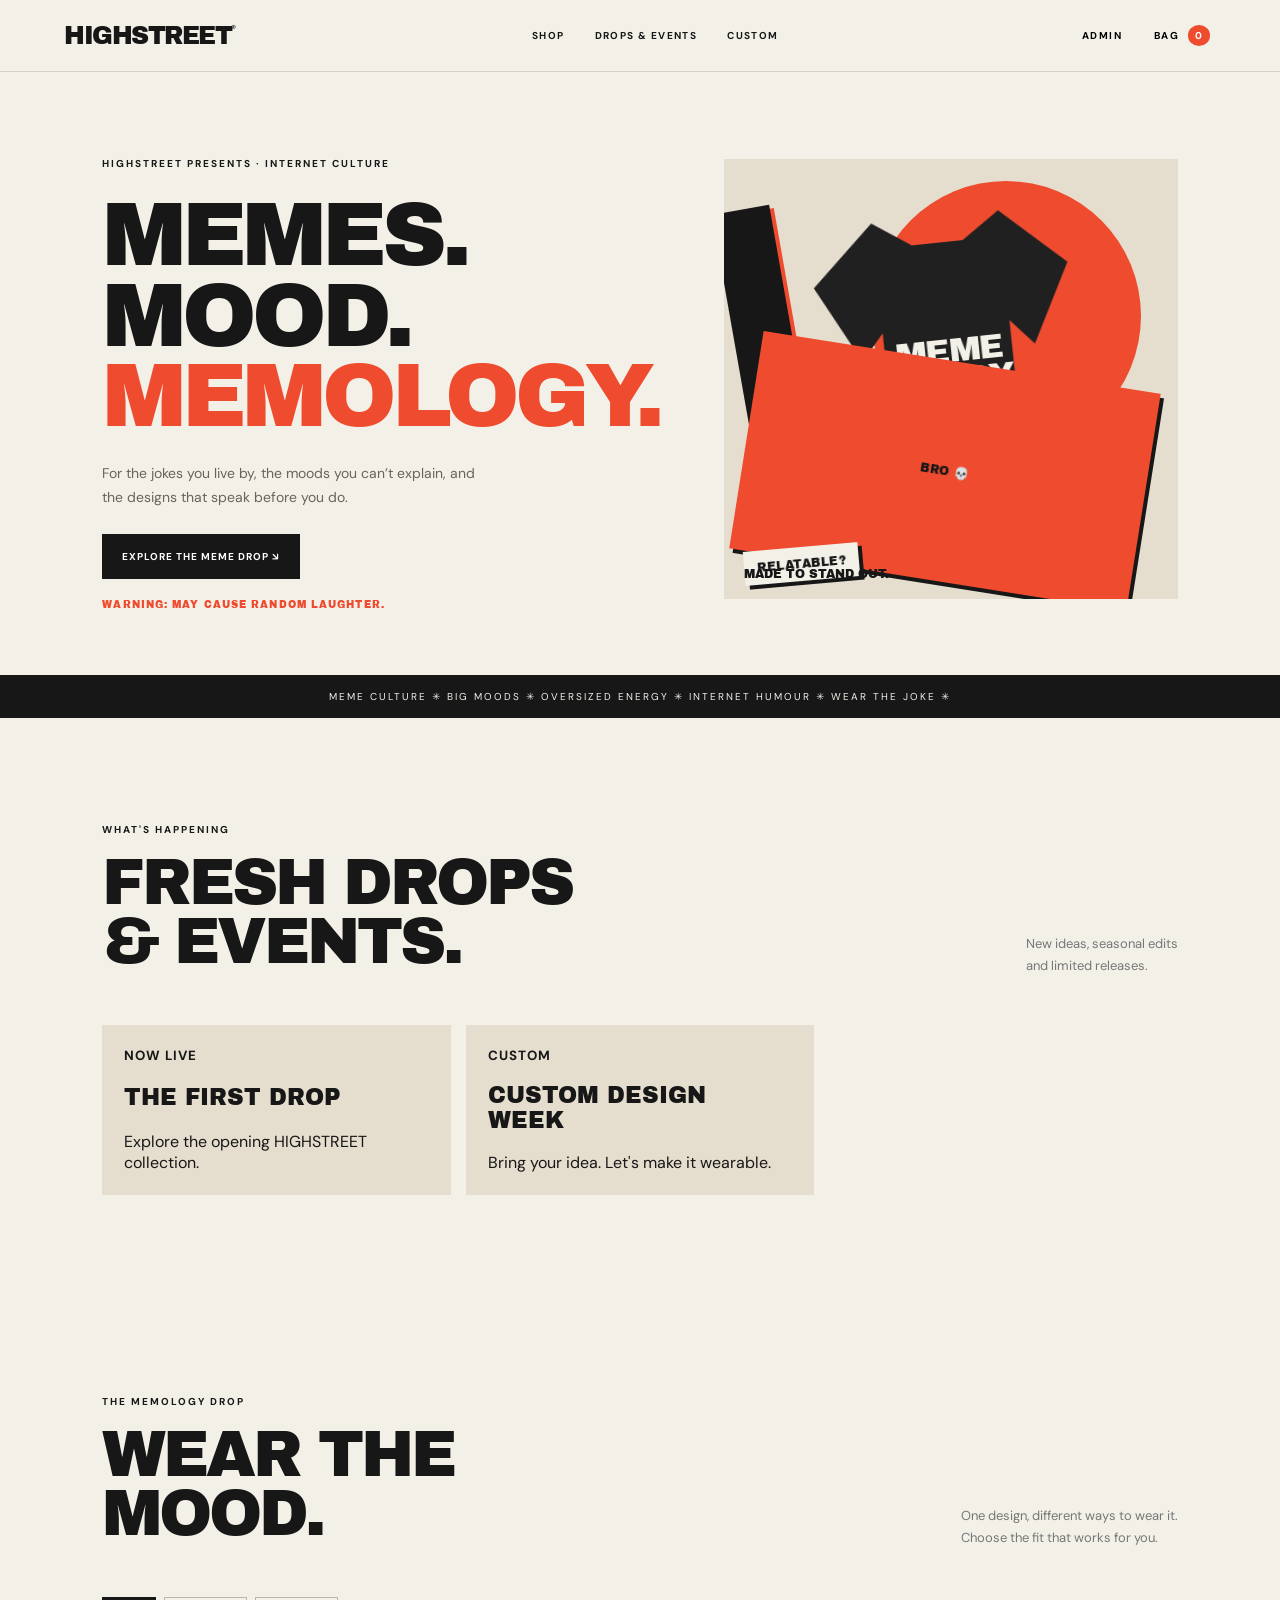
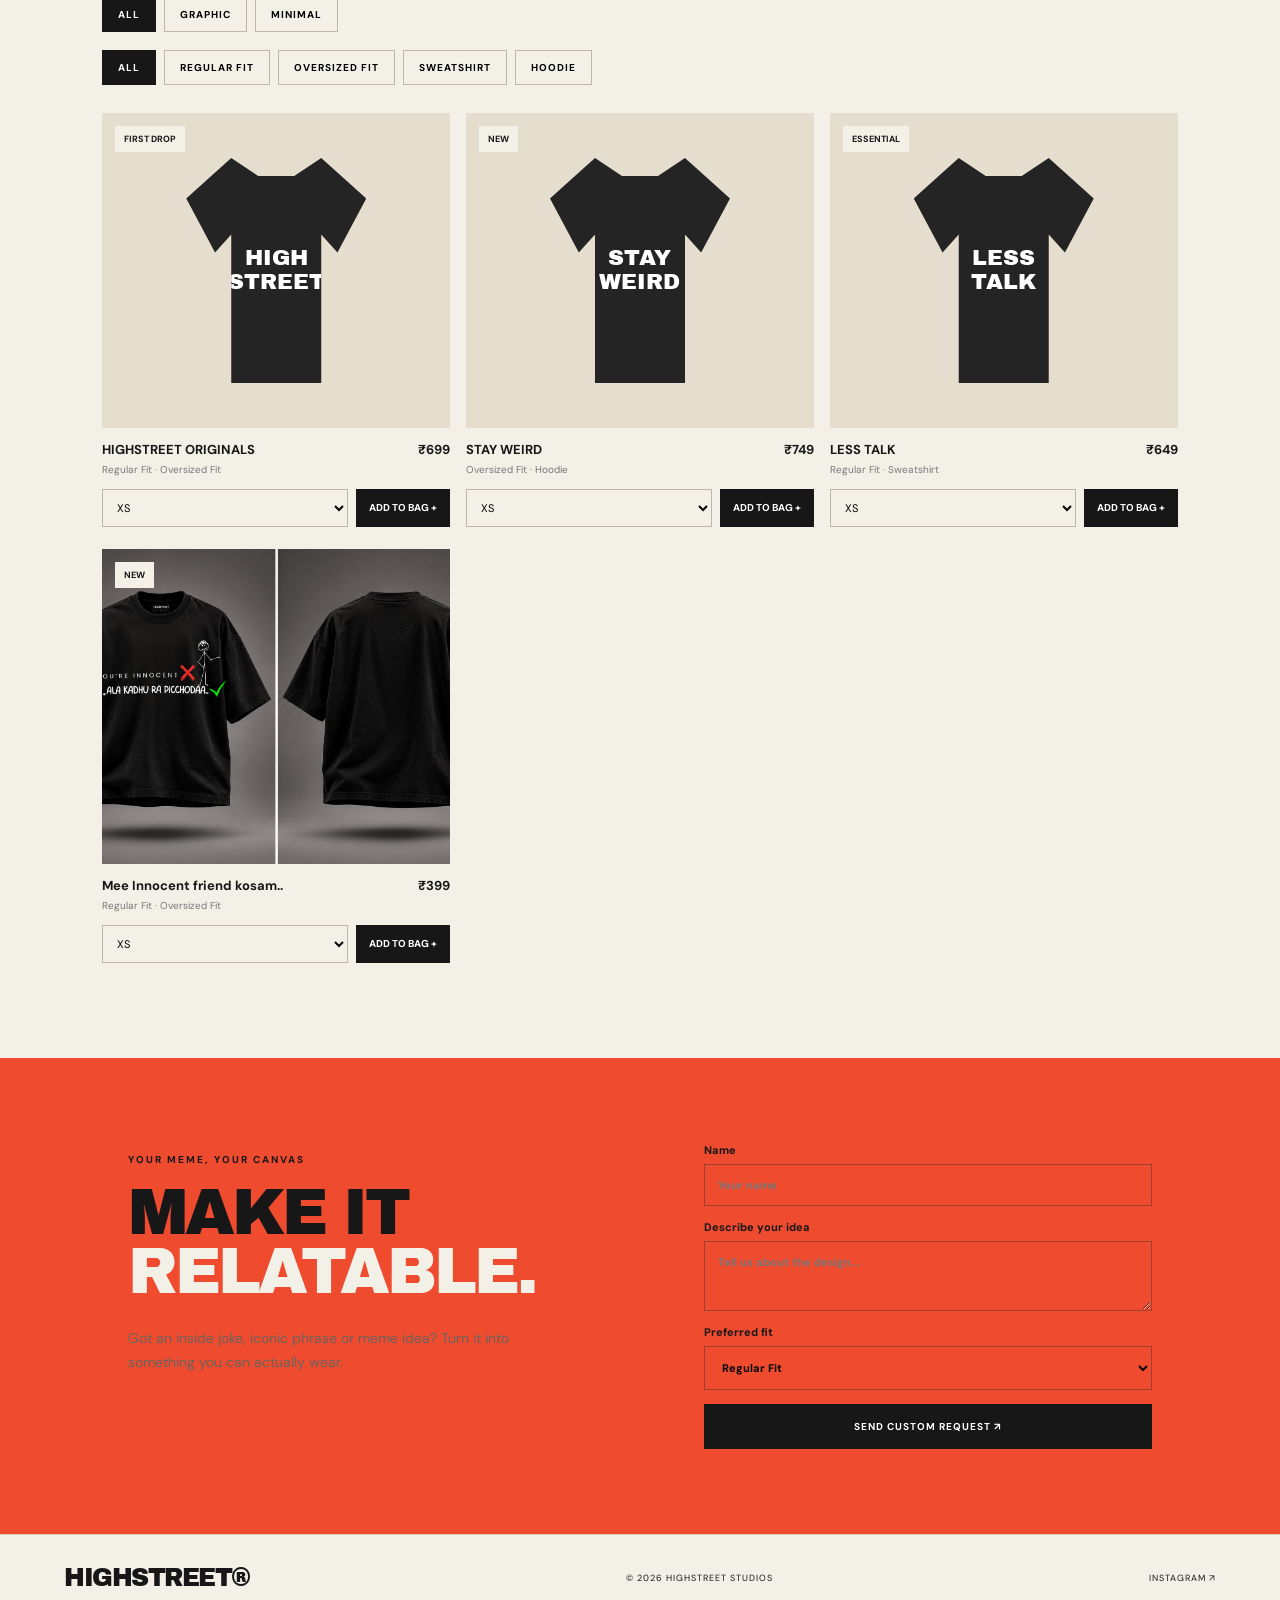
==== index.html @ 89103e0d "Update index.html meta section is added" ====
<!doctype html>
<html lang="en"><head><meta name="google-site-verification" content="a6l7Xn4Osr64U-ULNFQYEwL2a2A1Z0Q4yrBK_X2kBfo" /><meta charset="utf-8"><meta name="viewport" content="width=device-width,initial-scale=1">
<title>HIGHSTREET — MEMOLOGY</title><meta name="description" content="MEMOLOGY by HIGHSTREET: meme-inspired streetwear, made to stand out.">
<link rel="stylesheet" href="styles.css"></head><body>
<header><a class="logo" href="#">HIGHSTREET<span>®</span></a><nav><a href="#shop">SHOP</a><a href="#drops">DROPS & EVENTS</a><a href="#custom">CUSTOM</a></nav><div class="head-actions"><button id="adminOpen" class="text-btn">ADMIN</button><button id="cartOpen" class="cart-btn">BAG <b id="cartCount">0</b></button></div></header>
<section class="hero meme-hero"><div class="hero-copy"><p class="eyebrow">HIGHSTREET PRESENTS · INTERNET CULTURE</p><h1>MEMES.<br>MOOD.<br><i>MEMOLOGY.</i></h1><p>For the jokes you live by, the moods you can’t explain, and the designs that speak before you do.</p><a class="cta" href="#shop">EXPLORE THE MEME DROP ↘</a><div class="hero-note">WARNING: MAY CAUSE RANDOM LAUGHTER.</div></div><div class="hero-visual meme-visual"><div class="orb"></div><span class="meme-sticker sticker-top">LOL!</span><span class="meme-sticker sticker-side">BRO 💀</span><span class="meme-sticker sticker-bottom">RELATABLE?</span><div class="hero-shirt"><b>MEME<br>OLOGY</b><small>INTERNET / 001</small></div><span class="hero-stamp">MADE TO STAND OUT.</span></div></section>
<div class="ticker">MEME CULTURE ✳ BIG MOODS ✳ OVERSIZED ENERGY ✳ INTERNET HUMOUR ✳ WEAR THE JOKE ✳</div>
<section id="drops" class="section"><div class="section-title"><div><p class="eyebrow">WHAT'S HAPPENING</p><h2>FRESH DROPS<br>& EVENTS.</h2></div><p>New ideas, seasonal edits<br>and limited releases.</p></div><div id="events" class="event-grid"></div></section>
<section id="shop" class="section shop"><div class="section-title"><div><p class="eyebrow">THE MEMOLOGY DROP</p><h2>WEAR THE<br>MOOD.</h2></div><p>One design, different ways to wear it.<br>Choose the fit that works for you.</p></div><div class="filters" id="categoryFilters"></div><div class="filters subfilters" id="fitFilters"></div><div id="products" class="products"></div></section>
<section id="custom" class="custom"><div><p class="eyebrow">YOUR MEME, YOUR CANVAS</p><h2>MAKE IT<br><i>RELATABLE.</i></h2><p>Got an inside joke, iconic phrase or meme idea? Turn it into something you can actually wear.</p></div><form id="customForm"><label>Name<input name="name" required placeholder="Your name"></label><label>Describe your idea<textarea name="idea" required rows="3" placeholder="Tell us about the design..."></textarea></label><label>Preferred fit<select name="fit"><option>Regular Fit</option><option>Oversized Fit</option><option>Sweatshirt</option><option>Hoodie</option></select></label><button class="cta" type="submit">SEND CUSTOM REQUEST ↗</button></form></section>
<footer><a class="logo" href="#">HIGHSTREET®</a><p>© <span id="year"></span> HIGHSTREET STUDIOS</p><a id="igLink" target="_blank" rel="noreferrer">INSTAGRAM ↗</a></footer>
<div id="cartDrawer" class="drawer"><div class="drawer-head"><h3>YOUR BAG</h3><button data-close="cartDrawer">✕</button></div><div id="cartItems"></div><div class="cart-bottom"><div class="total">TOTAL <b id="cartTotal">₹0</b></div><button id="checkout" class="cta">CHECK OUT ON WHATSAPP ↗</button></div></div><div id="scrim"></div>
<div id="adminModal" class="modal"><div class="modal-box"><div class="drawer-head"><div><p class="eyebrow">PRIVATE AREA</p><h3>STORE ADMIN</h3></div><button data-close="adminModal">✕</button></div><div id="adminLogin"><p class="notice">Private admin sign-in. Customer accounts are not required to browse or order.</p><label>Admin email<input id="adminEmail" type="email" autocomplete="username" required placeholder="Your email"></label><label>Password<input id="adminPassword" type="password" autocomplete="current-password" required placeholder="Your password"></label><button id="adminSignIn" class="cta" type="button">SIGN IN</button><p id="adminAuthMessage" class="notice" role="status"></p></div><div id="adminPanel" hidden><div class="tabs"><button data-tab="productsTab" class="selected">PRODUCTS</button><button data-tab="eventsTab">EVENTS</button><button data-tab="settingsTab">SETTINGS</button></div>
<div id="productsTab" class="tabpane"><form id="productForm"><input type="hidden" name="id"><label>Design name<input name="name" required></label><label>Product images <small>Paste image URLs separated by | (pipe). First image is shown first.</small><input name="image" placeholder="https://.../front.jpg | https://.../back.jpg"></label><label>Artwork text (fallback)<input name="art" placeholder="YOUR ART"></label><label>Available product types <small>Choose one or more</small><div class="checks"><label><input type="checkbox" name="types" value="Regular Fit"> Regular Fit</label><label><input type="checkbox" name="types" value="Oversized Fit"> Oversized Fit</label><label><input type="checkbox" name="types" value="Sweatshirt"> Sweatshirt</label><label><input type="checkbox" name="types" value="Hoodie"> Hoodie</label></div></label><div class="two"><label>Price (₹)<input name="price" type="number" min="1" required></label><label>Category<input name="category" placeholder="Graphic / Minimal"></label></div><label>Season<select name="season"><option>Core</option><option>Seasonal</option></select></label><label>Sizes <small>XS–XXL enabled by default</small><div class="checks sizes"><label><input type="checkbox" name="sizes" value="XS" checked> XS</label><label><input type="checkbox" name="sizes" value="S" checked> S</label><label><input type="checkbox" name="sizes" value="M" checked> M</label><label><input type="checkbox" name="sizes" value="L" checked> L</label><label><input type="checkbox" name="sizes" value="XL" checked> XL</label><label><input type="checkbox" name="sizes" value="XXL" checked> XXL</label></div></label><label><input type="checkbox" name="active" checked> Published on store</label><button class="cta" type="submit">SAVE PRODUCT</button></form><div id="adminProductList"></div></div>
<div id="eventsTab" class="tabpane" hidden><form id="eventForm"><label>Event title<input name="title" required></label><label>Details<input name="details" required></label><label>Image URL (optional)<input name="image"></label><label>Badge<input name="badge" placeholder="NEW DROP"></label><label><input type="checkbox" name="active" checked> Published</label><button class="cta">SAVE EVENT</button></form><div id="adminEventList"></div></div>
<div id="settingsTab" class="tabpane" hidden><form id="settingsForm"><label>WhatsApp number (country code + number, digits only)<input name="whatsapp" required placeholder="91XXXXXXXXXX"></label><label>Instagram URL<input name="instagram" placeholder="https://instagram.com/yourhandle"></label><button class="cta">SAVE SETTINGS</button></form><p class="notice">For live use, configure the Google Apps Script backend in the included setup guide. Never put an admin password or Google credentials in public JavaScript.</p></div>
<button id="adminLogout" class="text-btn">EXIT ADMIN</button></div></div></div>
<script src="app.js"></script></body></html>
---- styles.css ----
@import url('https://fonts.googleapis.com/css2?family=Archivo+Black&family=DM+Sans:wght@400;500;700&display=swap');*{box-sizing:border-box}html{scroll-behavior:smooth}body{margin:0;background:#f3f0e8;color:#171717;font-family:'DM Sans',sans-serif}a{color:inherit;text-decoration:none}button,input,textarea,select{font:inherit}header{height:72px;padding:0 5vw;display:flex;align-items:center;justify-content:space-between;border-bottom:1px solid #d5d0c5;position:sticky;top:0;background:#f3f0e8;z-index:5}.logo{font:25px 'Archivo Black';letter-spacing:-1.5px}.logo span{font:10px 'DM Sans';vertical-align:top}nav{display:flex;gap:30px}nav a,.text-btn,.cart-btn{font-size:10px;letter-spacing:1.4px;font-weight:700}.head-actions{display:flex;gap:20px}.text-btn,.cart-btn{background:none;border:0;cursor:pointer}.cart-btn b{background:#ef4b2f;color:#fff;border-radius:50%;padding:4px 7px;margin-left:5px}.hero{padding:75px 8vw 65px;display:grid;grid-template-columns:1fr 1fr;gap:5vw;min-height:590px;align-items:center}.eyebrow{font-size:10px;letter-spacing:2px;font-weight:700}.hero h1{font:clamp(58px,7vw,100px)/.9 'Archivo Black';letter-spacing:-5px;margin:25px 0}.hero h1 i,.custom h2 i{color:#ef4b2f;font-style:normal}.hero>div:first-child>p:not(.eyebrow),.custom p:not(.eyebrow){max-width:390px;line-height:1.7;color:#68645d;font-size:14px;margin:25px 0}.cta{display:inline-block;border:0;background:#171717;color:#fff;padding:16px 20px;font-size:10px;font-weight:700;letter-spacing:1px;cursor:pointer}.hero-visual{height:440px;background:#e5ddce;display:grid;place-items:center;position:relative;overflow:hidden}.orb{position:absolute;width:270px;height:270px;background:#ef4b2f;border-radius:50%;right:8%;top:5%}.hero-shirt{z-index:1;width:255px;height:325px;background:#202020;color:#f3f0e8;clip-path:polygon(25% 0,40% 8%,60% 8%,75% 0,100% 18%,84% 42%,75% 34%,75% 100%,25% 100%,25% 34%,16% 42%,0 18%);display:flex;align-items:center;justify-content:center;flex-direction:column;transform:rotate(-6deg)}.hero-shirt b{font:32px/.9 'Archivo Black';text-align:center}.hero-shirt small{font-size:8px;letter-spacing:2px;margin-top:17px}.hero-visual>span{position:absolute;bottom:18px;left:20px;font:12px 'Archivo Black'}.ticker{background:#171717;color:#f3f0e8;padding:15px;text-align:center;font-size:10px;letter-spacing:2px}.section{padding:95px 8vw}.section-title{display:flex;align-items:end;justify-content:space-between;margin-bottom:35px}.section-title h2,.custom h2{font:clamp(42px,5vw,68px)/.92 'Archivo Black';letter-spacing:-3px;margin:18px 0}.section-title>p{font-size:13px;color:#777;line-height:1.7}.event-grid{display:grid;grid-template-columns:repeat(3,1fr);gap:15px}.event{min-height:170px;background:#e5ddce;padding:22px;display:flex;flex-direction:column;justify-content:space-between;position:relative;overflow:hidden}.event img{position:absolute;inset:0;width:100%;height:100%;object-fit:cover;opacity:.3}.event>*:not(img){z-index:1}.event b{font:23px 'Archivo Black';max-width:250px}.event small{letter-spacing:1px;font-weight:700}.filters{display:flex;gap:8px;flex-wrap:wrap;margin:18px 0}.filters button{border:1px solid #bdb7ab;background:transparent;padding:10px 15px;font-size:10px;font-weight:700;letter-spacing:1px;cursor:pointer}.filters button.active{background:#171717;color:white;border-color:#171717}.subfilters{margin-bottom:28px}.products{display:grid;grid-template-columns:repeat(3,1fr);gap:22px 16px}.product-img{height:315px;background:#e5ddce;display:grid;place-items:center;position:relative;overflow:hidden}.product-img img{width:100%;height:100%;object-fit:cover}.shirt-fallback{width:180px;height:225px;background:#242424;color:white;clip-path:polygon(25% 0,40% 8%,60% 8%,75% 0,100% 18%,84% 42%,75% 34%,75% 100%,25% 100%,25% 34%,16% 42%,0 18%);display:grid;place-items:center;text-align:center;font:22px 'Archivo Black';padding:20px}.pill{position:absolute;top:13px;left:13px;background:#f3f0e8;padding:7px 9px;font-size:9px;font-weight:700}.pinfo{display:flex;justify-content:space-between;padding:13px 0}.pinfo h3{font-size:13px;margin:0 0 5px}.pinfo p{font-size:10px;color:#777;margin:0}.price{font-weight:700;font-size:13px}.orderline{display:flex;gap:8px}.orderline select{flex:1;min-width:0;border:1px solid #bdb7ab;background:transparent;padding:10px;font-size:11px}.orderline button{background:#171717;color:#fff;border:0;padding:0 13px;font-size:10px;font-weight:700;cursor:pointer}.custom{background:#ef4b2f;padding:85px 10vw;display:grid;grid-template-columns:1fr 1fr;gap:10vw}.custom h2 i{color:#f3f0e8}.custom form,.tabpane form{display:grid;gap:14px}.custom label,.modal label{font-size:11px;font-weight:700;display:grid;gap:7px}.custom input,.custom textarea,.custom select,.modal input:not([type=checkbox]),.modal textarea,.modal select{padding:13px;border:1px solid #b8b0a3;background:transparent;width:100%;border-radius:0}.custom .cta{background:#171717}.custom input,.custom textarea,.custom select{border-color:#9b412e}footer{padding:28px 5vw;display:flex;justify-content:space-between;align-items:center;border-top:1px solid #d5d0c5}footer p,footer>a:last-child{font-size:9px;letter-spacing:1px}.drawer{position:fixed;z-index:12;right:-460px;top:0;width:min(440px,100%);height:100vh;background:#f3f0e8;padding:25px;transition:.25s;display:flex;flex-direction:column}.drawer.open{right:0}.drawer-head{display:flex;justify-content:space-between;align-items:center;border-bottom:1px solid #ccc;padding-bottom:15px}.drawer-head h3{font:24px 'Archivo Black';margin:0}.drawer-head button{border:0;background:none;font-size:20px;cursor:pointer}.cart-row{display:grid;grid-template-columns:1fr auto;gap:10px;padding:15px 0;border-bottom:1px solid #ddd;font-size:12px}.cart-row button{border:0;background:none;text-decoration:underline;cursor:pointer}.cart-bottom{margin-top:auto}.total{display:flex;justify-content:space-between;padding:18px 0;font-size:12px}.cart-bottom .cta{width:100%}#scrim{display:none;position:fixed;inset:0;background:#0008;z-index:10}#scrim.show{display:block}.modal{display:none;position:fixed;inset:0;z-index:15;overflow:auto;padding:4vh 12px;background:#0009}.modal.show{display:block}.modal-box{max-width:680px;margin:auto;background:#f3f0e8;padding:25px}.notice{font-size:12px;line-height:1.6;background:#e5ddce;padding:12px}.tabs{display:flex;gap:8px;margin:20px 0}.tabs button{padding:10px;border:1px solid #aaa;background:transparent;font-size:10px}.tabs button.selected{background:#171717;color:white}.tabpane{padding:8px 0}.checks{display:flex;flex-wrap:wrap;gap:12px;padding:8px 0}.checks label{display:flex;align-items:center;gap:5px;font-weight:400}.checks input{width:auto}.two{display:grid;grid-template-columns:1fr 1fr;gap:12px}.admin-item{border-top:1px solid #ccc;padding:12px 0;display:flex;justify-content:space-between;font-size:12px}.admin-item button{border:0;background:none;text-decoration:underline;cursor:pointer}.tabpane[hidden],#adminPanel[hidden]{display:none}@media(max-width:700px){header{padding:0 4vw}nav{gap:12px}nav a{font-size:8px}.logo{font-size:20px}.head-actions{gap:8px}.hero{grid-template-columns:1fr;padding:55px 6vw}.hero-visual{height:350px}.section{padding:70px 6vw}.section-title{display:block}.event-grid{grid-template-columns:1fr}.products{grid-template-columns:1fr 1fr;gap:15px 10px}.product-img{height:220px}.shirt-fallback{width:130px;height:170px;font-size:17px}.pinfo h3{font-size:11px}.price{font-size:11px}.orderline{flex-direction:column}.orderline select,.orderline button{height:37px}.custom{grid-template-columns:1fr;padding:65px 7vw;gap:25px}footer{flex-wrap:wrap;gap:10px}footer p{order:3;width:100%}}

/* MEMOLOGY hero motion — preserves the existing HIGHSTREET palette */
.meme-hero .hero-copy { position:relative; z-index:1; }
.meme-hero .hero-copy .eyebrow { animation: memoFadeUp .7s .05s both; }
.meme-hero .hero-copy h1 { animation: memoFadeUp .8s .16s both; }
.meme-hero .hero-copy > p:not(.eyebrow) { animation: memoFadeUp .8s .28s both; }
.meme-hero .hero-copy .cta { animation: memoFadeUp .8s .4s both; }
.hero-note { margin-top:20px; font:10px 'Archivo Black'; letter-spacing:1.1px; color:#ef4b2f; animation: memoFadeUp .8s .52s both; }
.meme-visual { isolation:isolate; }
.meme-visual .orb { animation: memoOrb 1s cubic-bezier(.2,.8,.2,1) both, memoPulse 5s 1s ease-in-out infinite; transform-origin:center; }
.meme-visual .hero-shirt { animation: memoShirtIn .9s .18s cubic-bezier(.2,.8,.2,1) both, memoFloat 4.5s 1.1s ease-in-out infinite; }
.meme-visual .hero-shirt b { font-size:34px; line-height:.86; letter-spacing:-1.5px; }
.meme-sticker { position:absolute; z-index:3; display:grid; place-items:center; padding:10px 13px; background:#171717; color:#f3f0e8; font:12px 'Archivo Black'; letter-spacing:.5px; box-shadow:4px 4px 0 #ef4b2f; }
.sticker-top { top:11%; left:8%; transform:rotate(-10deg); animation: memoStickerIn .6s .65s both, memoWiggle 3s 1.4s ease-in-out infinite; }
.sticker-side { right:7%; top:46%; background:#ef4b2f; color:#171717; box-shadow:4px 4px 0 #171717; transform:rotate(9deg); animation: memoStickerIn .6s .82s both, memoWiggle 3.4s 1.5s ease-in-out infinite; }
.sticker-bottom { bottom:16%; left:9%; background:#f3f0e8; color:#171717; box-shadow:4px 4px 0 #171717; transform:rotate(-5deg); animation: memoStickerIn .6s .98s both, memoWiggle 3.2s 1.6s ease-in-out infinite; }
.hero-stamp { position:absolute; bottom:18px; left:20px; z-index:4; font:12px 'Archivo Black'; }
.meme-visual > span.hero-stamp { animation: memoFadeUp .7s 1s both; }
.ticker { white-space:nowrap; overflow:hidden; animation: tickerFlash .5s ease-out both; }
@keyframes memoFadeUp { from { opacity:0; transform:translateY(22px); } to { opacity:1; transform:translateY(0); } }
@keyframes memoOrb { from { opacity:0; transform:scale(.25) rotate(-25deg); } to { opacity:1; transform:scale(1) rotate(0); } }
@keyframes memoPulse { 0%,100% { transform:scale(1); } 50% { transform:scale(1.045); } }
@keyframes memoShirtIn { from { opacity:0; transform:translateY(55px) rotate(8deg) scale(.82); } to { opacity:1; transform:translateY(0) rotate(-6deg) scale(1); } }
@keyframes memoFloat { 0%,100% { translate:0 0; rotate:-6deg; } 50% { translate:0 -9px; rotate:-3deg; } }
@keyframes memoStickerIn { from { opacity:0; scale:.3; } to { opacity:1; scale:1; } }
@keyframes memoWiggle { 0%,88%,100% { rotate:0deg; } 91% { rotate:-5deg; } 94% { rotate:5deg; } 97% { rotate:-2deg; } }
@keyframes tickerFlash { from { letter-spacing:7px; } to { letter-spacing:2px; } }
@media (prefers-reduced-motion: reduce) {
  .meme-hero *, .ticker { animation:none !important; }
  html { scroll-behavior:auto; }
}
@media(max-width:700px) {
  .meme-sticker { padding:8px 10px; font-size:10px; }
  .sticker-top { top:8%; left:4%; }
  .sticker-side { right:3%; top:43%; }
  .sticker-bottom { bottom:14%; left:4%; }
  .hero-stamp { font-size:10px !important; }
  .hero-note { font-size:9px; }
}

/* Product image gallery */
.product-gallery { position:relative; }
.product-gallery .gallery-main { display:block; width:100%; height:100%; object-fit:cover; }
.gallery-arrow { position:absolute; z-index:2; top:45%; width:32px; height:32px; border:0; border-radius:50%; background:#f3f0e8e8; color:#171717; font-size:23px; line-height:1; cursor:pointer; }
.gallery-prev { left:9px; }
.gallery-next { right:9px; }
.gallery-thumbs { position:absolute; z-index:3; bottom:9px; left:50%; transform:translateX(-50%); display:flex; gap:6px; max-width:85%; overflow-x:auto; }
.gallery-thumb { width:38px; height:38px; flex:0 0 38px; padding:2px; border:1px solid #f3f0e8; background:#f3f0e8; opacity:.72; cursor:pointer; }
.gallery-thumb.active { border:2px solid #ef4b2f; opacity:1; }
.gallery-thumb img { width:100%; height:100%; object-fit:cover; display:block; }
@media(max-width:700px) {
  .gallery-arrow { width:28px; height:28px; font-size:20px; }
  .gallery-thumb { width:30px; height:30px; flex-basis:30px; }
}
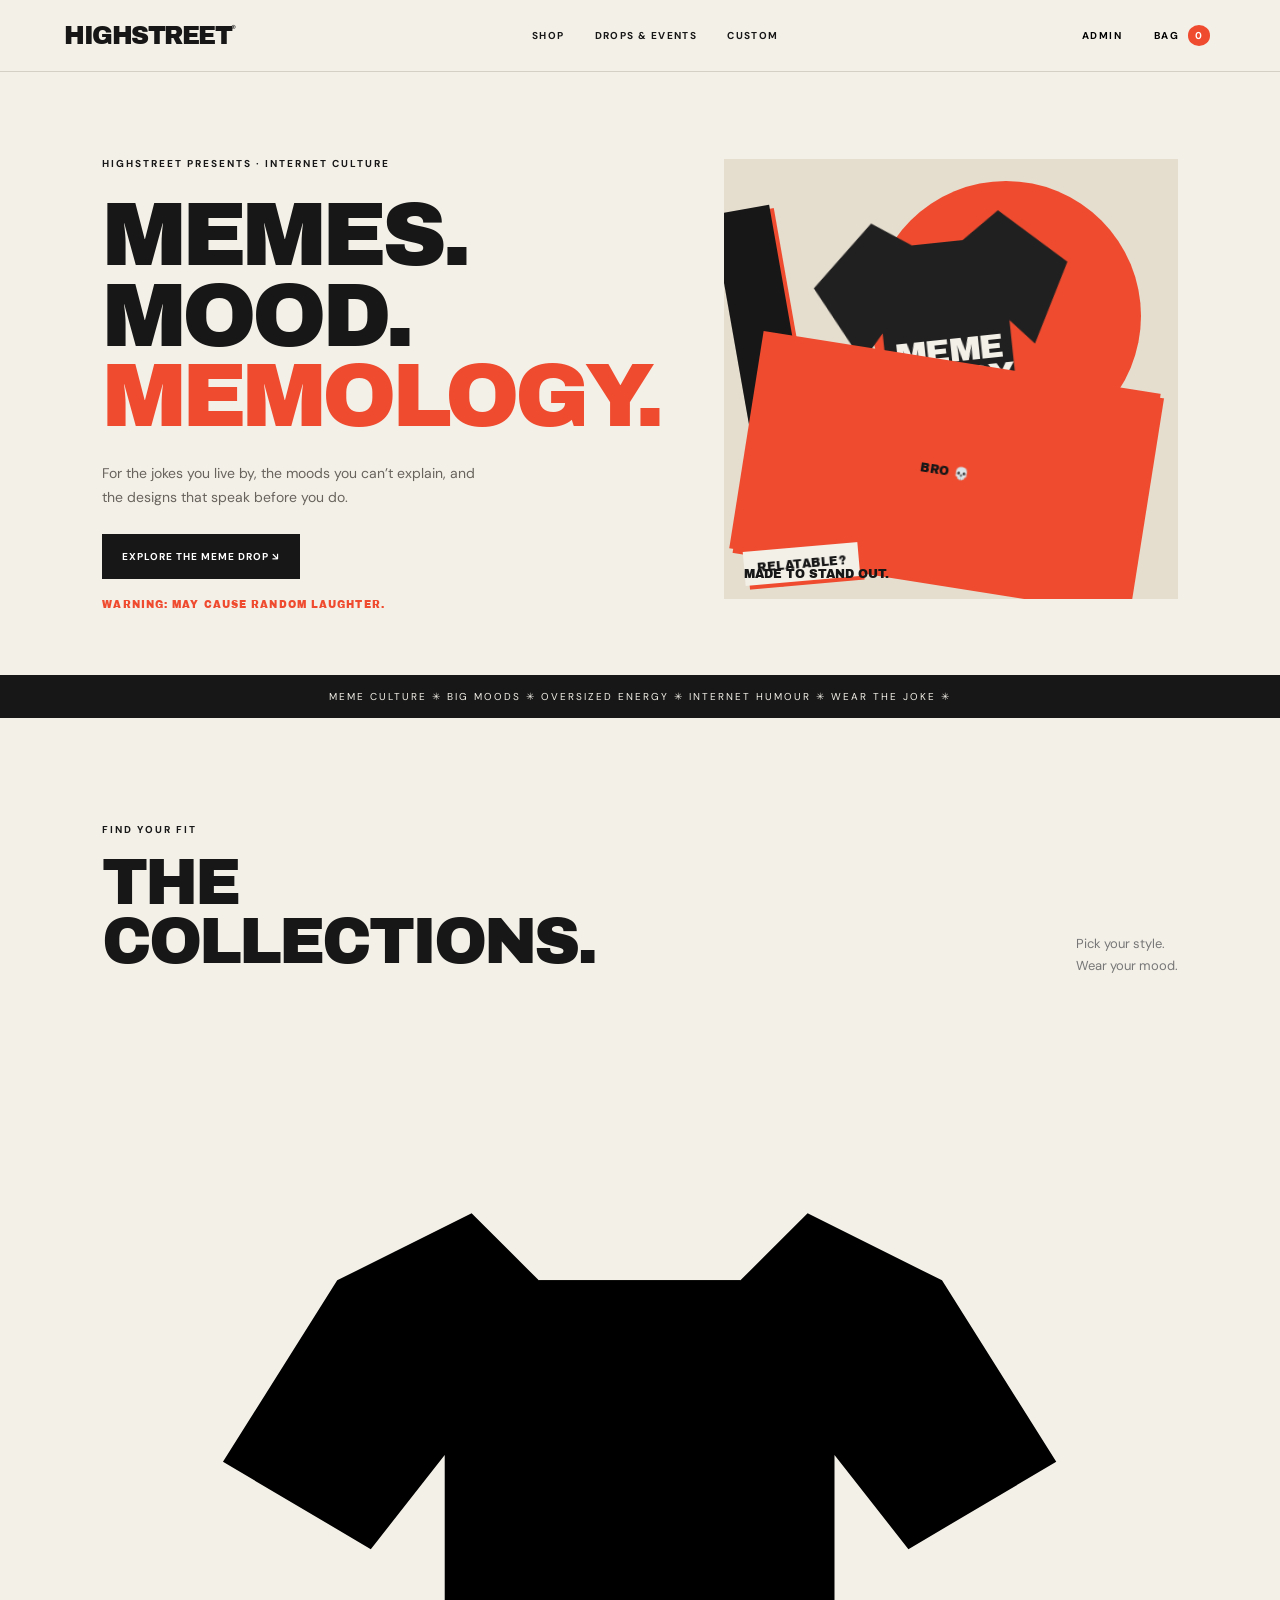
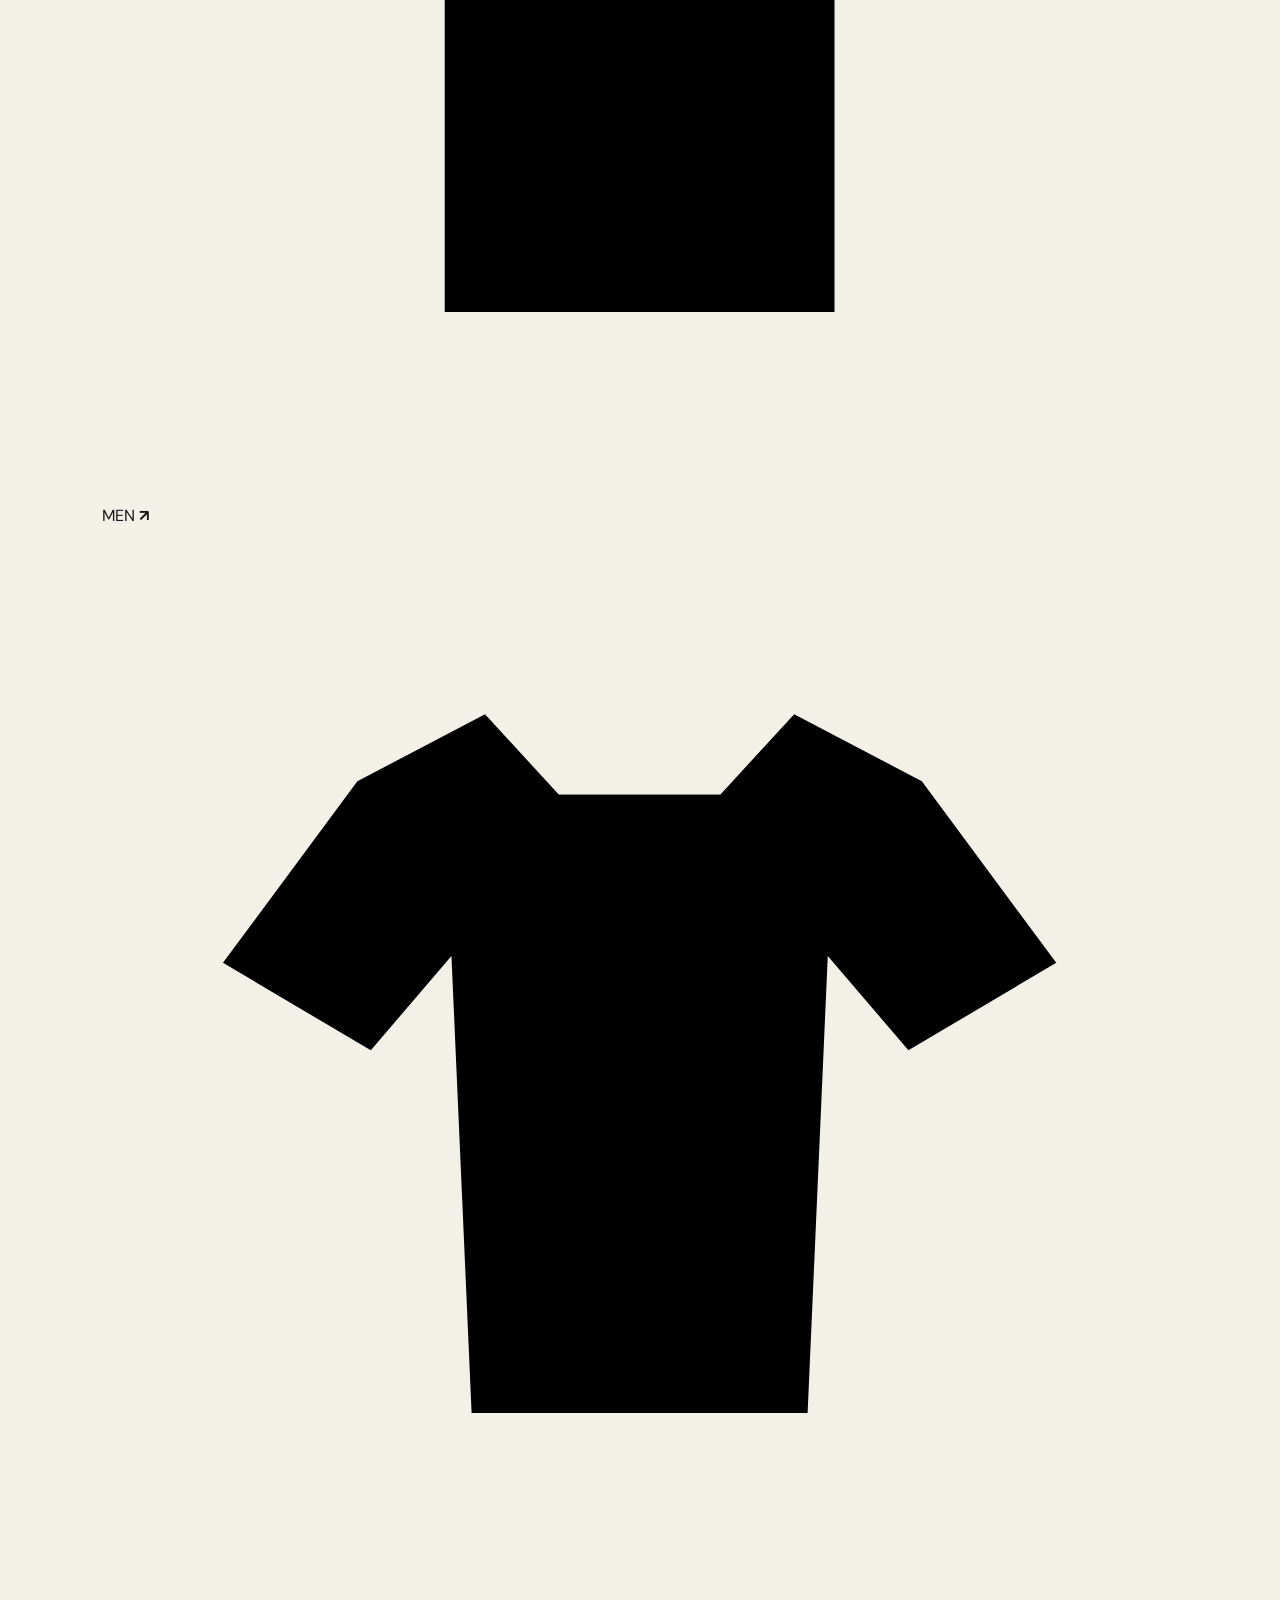
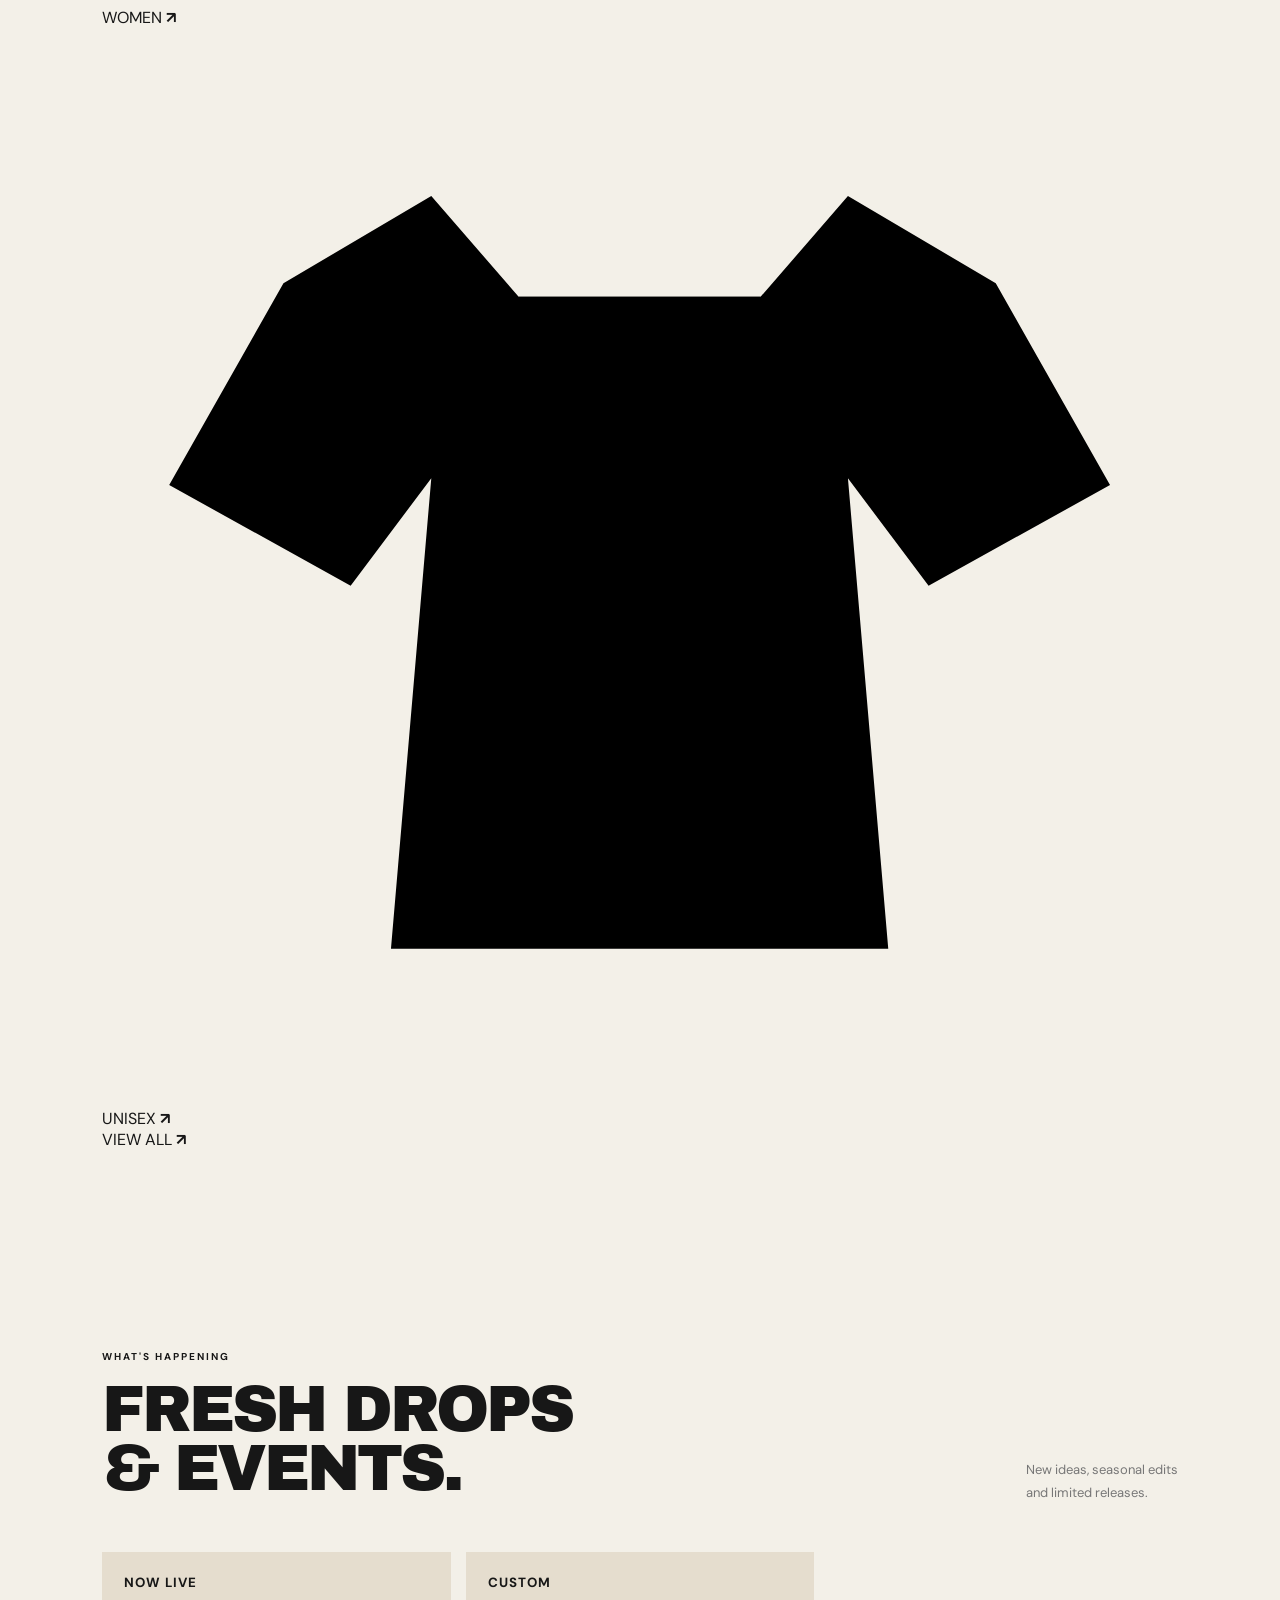
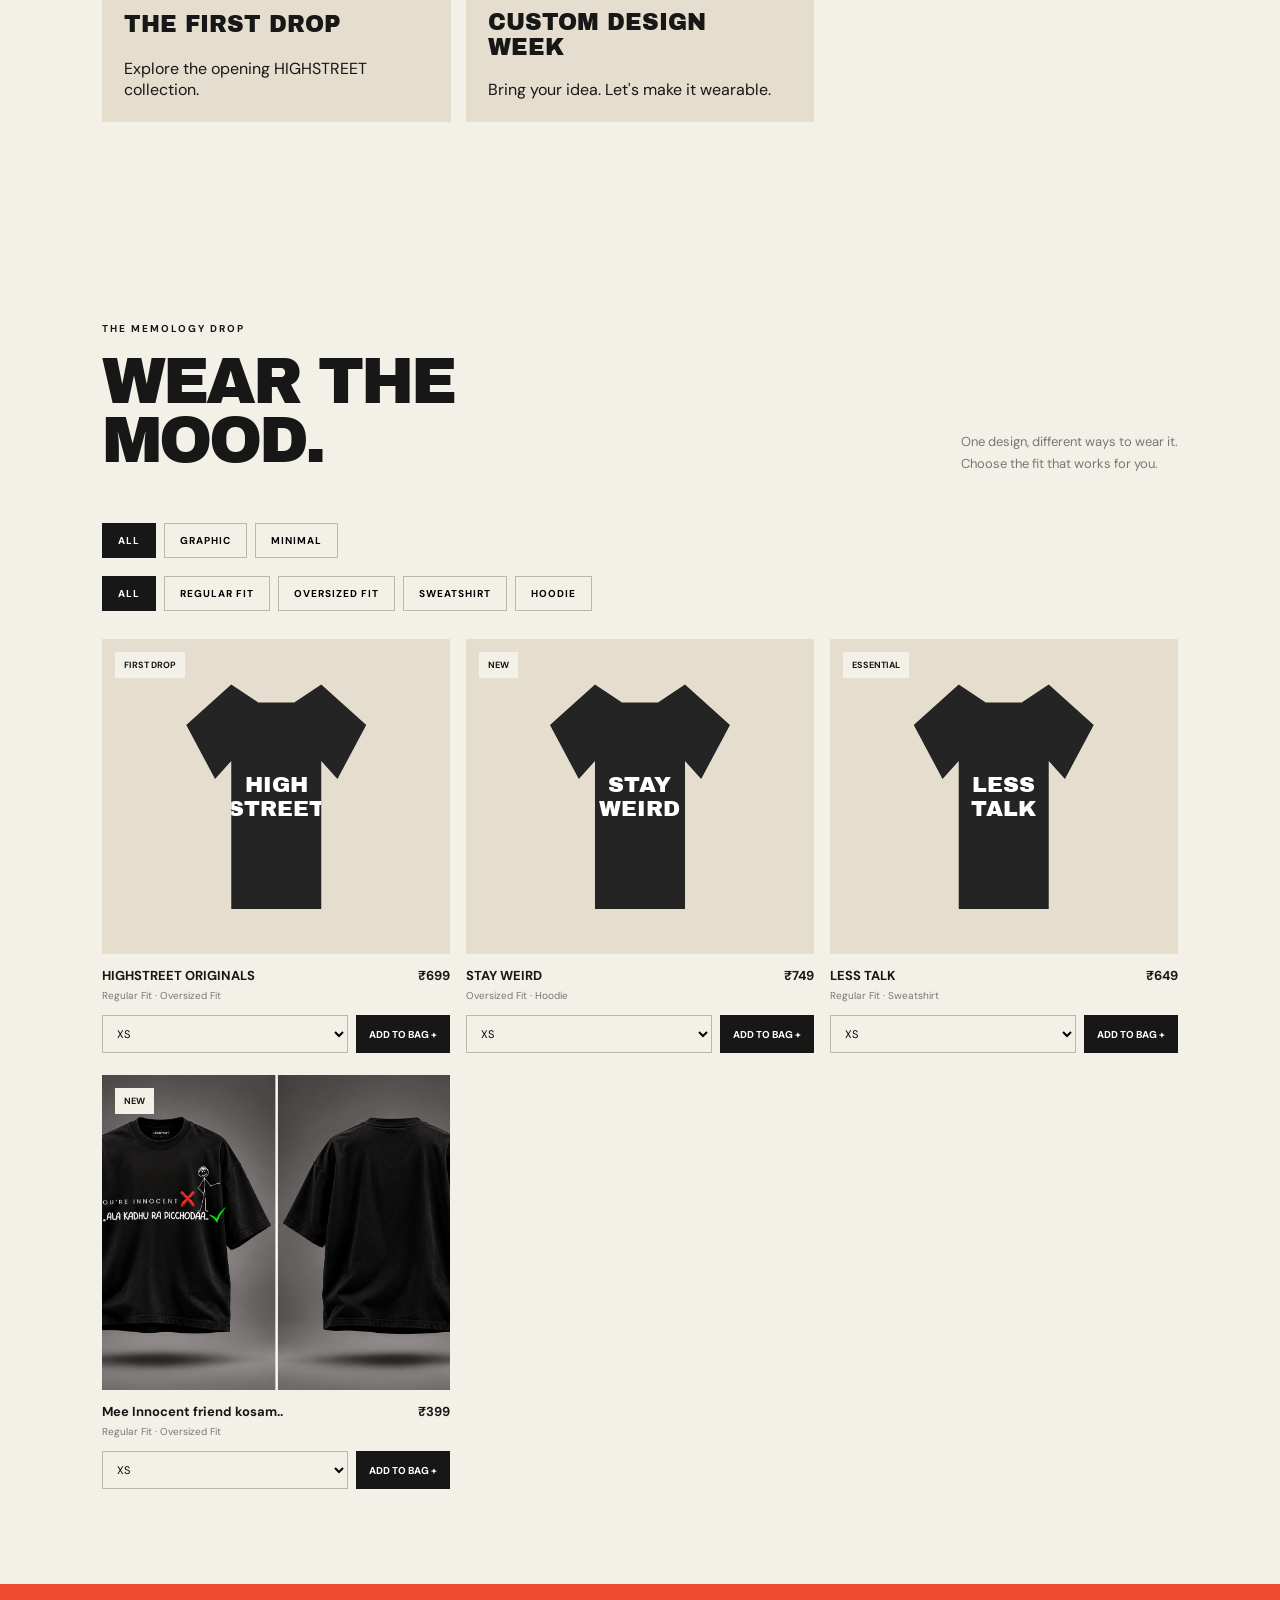
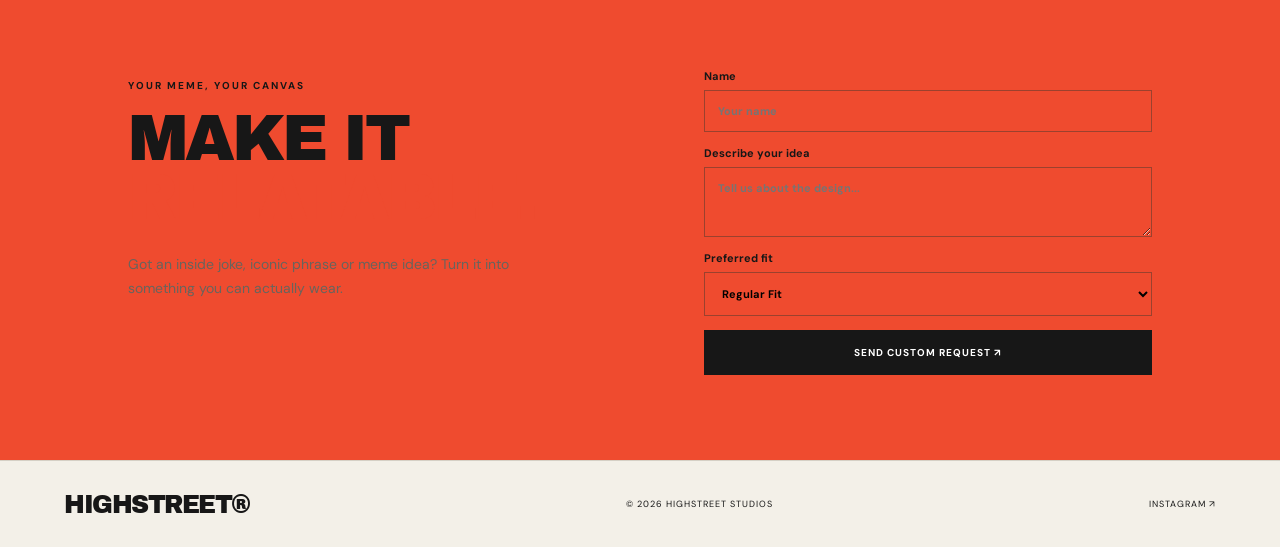
==== commit 5e5f019c: "Update index.html collection update" ====
--- a/index.html
+++ b/index.html
@@ -5,6 +5,55 @@
 <header><a class="logo" href="#">HIGHSTREET<span>®</span></a><nav><a href="#shop">SHOP</a><a href="#drops">DROPS & EVENTS</a><a href="#custom">CUSTOM</a></nav><div class="head-actions"><button id="adminOpen" class="text-btn">ADMIN</button><button id="cartOpen" class="cart-btn">BAG <b id="cartCount">0</b></button></div></header>
 <section class="hero meme-hero"><div class="hero-copy"><p class="eyebrow">HIGHSTREET PRESENTS · INTERNET CULTURE</p><h1>MEMES.<br>MOOD.<br><i>MEMOLOGY.</i></h1><p>For the jokes you live by, the moods you can’t explain, and the designs that speak before you do.</p><a class="cta" href="#shop">EXPLORE THE MEME DROP ↘</a><div class="hero-note">WARNING: MAY CAUSE RANDOM LAUGHTER.</div></div><div class="hero-visual meme-visual"><div class="orb"></div><span class="meme-sticker sticker-top">LOL!</span><span class="meme-sticker sticker-side">BRO 💀</span><span class="meme-sticker sticker-bottom">RELATABLE?</span><div class="hero-shirt"><b>MEME<br>OLOGY</b><small>INTERNET / 001</small></div><span class="hero-stamp">MADE TO STAND OUT.</span></div></section>
 <div class="ticker">MEME CULTURE ✳ BIG MOODS ✳ OVERSIZED ENERGY ✳ INTERNET HUMOUR ✳ WEAR THE JOKE ✳</div>
+<section id="collections" class="section collections">
+  <div class="section-title">
+    <div>
+      <p class="eyebrow">FIND YOUR FIT</p>
+      <h2>THE<br>COLLECTIONS.</h2>
+    </div>
+    <p>Pick your style.<br>Wear your mood.</p>
+  </div>
+
+  <div class="collection-grid">
+    <a class="collection-card" href="#shop" data-collection="Men">
+      <div class="collection-art">
+        <svg viewBox="0 0 160 160" aria-hidden="true">
+          <path d="M55 28 35 38 18 65 40 78 51 64 51 132 109 132 109 64 120 78 142 65 125 38 105 28 95 38 65 38Z"/>
+          <path d="M65 38c2 12 28 12 30 0"/>
+        </svg>
+      </div>
+      <span>MEN <b>↗</b></span>
+    </a>
+
+    <a class="collection-card" href="#shop" data-collection="Women">
+      <div class="collection-art">
+        <svg viewBox="0 0 160 160" aria-hidden="true">
+          <path d="M57 28 38 38 18 65 40 78 52 64 55 132 105 132 108 64 120 78 142 65 122 38 103 28 92 40 68 40Z"/>
+          <path d="M68 40c2 10 22 10 24 0"/>
+          <path d="m55 92 50 0"/>
+        </svg>
+      </div>
+      <span>WOMEN <b>↗</b></span>
+    </a>
+
+    <a class="collection-card" href="#shop" data-collection="Unisex">
+      <div class="collection-art">
+        <svg viewBox="0 0 160 160" aria-hidden="true">
+          <path d="M49 25 27 38 10 68 37 83 49 67 43 137 117 137 111 67 123 83 150 68 133 38 111 25 98 40 62 40Z"/>
+          <path d="M62 40c2 13 34 13 36 0"/>
+        </svg>
+      </div>
+      <span>UNISEX <b>↗</b></span>
+    </a>
+
+    <a class="collection-card collection-all" href="#shop" data-collection="All">
+      <div class="collection-art collection-grid-icon">
+        <i></i><i></i><i></i><i></i>
+      </div>
+      <span>VIEW ALL <b>↗</b></span>
+    </a>
+  </div>
+</section>
 <section id="drops" class="section"><div class="section-title"><div><p class="eyebrow">WHAT'S HAPPENING</p><h2>FRESH DROPS<br>& EVENTS.</h2></div><p>New ideas, seasonal edits<br>and limited releases.</p></div><div id="events" class="event-grid"></div></section>
 <section id="shop" class="section shop"><div class="section-title"><div><p class="eyebrow">THE MEMOLOGY DROP</p><h2>WEAR THE<br>MOOD.</h2></div><p>One design, different ways to wear it.<br>Choose the fit that works for you.</p></div><div class="filters" id="categoryFilters"></div><div class="filters subfilters" id="fitFilters"></div><div id="products" class="products"></div></section>
 <section id="custom" class="custom"><div><p class="eyebrow">YOUR MEME, YOUR CANVAS</p><h2>MAKE IT<br><i>RELATABLE.</i></h2><p>Got an inside joke, iconic phrase or meme idea? Turn it into something you can actually wear.</p></div><form id="customForm"><label>Name<input name="name" required placeholder="Your name"></label><label>Describe your idea<textarea name="idea" required rows="3" placeholder="Tell us about the design..."></textarea></label><label>Preferred fit<select name="fit"><option>Regular Fit</option><option>Oversized Fit</option><option>Sweatshirt</option><option>Hoodie</option></select></label><button class="cta" type="submit">SEND CUSTOM REQUEST ↗</button></form></section>
--- a/styles.css
+++ b/styles.css
@@ -53,3 +53,154 @@
   .gallery-arrow { width:28px; height:28px; font-size:20px; }
   .gallery-thumb { width:30px; height:30px; flex-basis:30px; }
 }
+
+/* HIGHSTREET product image popup */
+.product-img img {
+  cursor: zoom-in;
+  transition: transform .4s cubic-bezier(.2,.8,.2,1);
+}
+
+.product-img:hover img {
+  transform: scale(1.045);
+}
+
+#hsImageViewer {
+  position: fixed;
+  inset: 0;
+  z-index: 1000;
+  display: grid;
+  place-items: center;
+  padding: 24px;
+  background: rgba(12, 12, 12, .88);
+  opacity: 0;
+  visibility: hidden;
+  transition: opacity .3s ease, visibility .3s ease;
+}
+
+#hsImageViewer.open {
+  opacity: 1;
+  visibility: visible;
+}
+
+.hs-preview-frame {
+  position: relative;
+  max-width: 92vw;
+  max-height: 90vh;
+  padding: 12px;
+  background: #f3f0e8;
+  box-shadow: 0 25px 80px #0008;
+  transform: scale(.82) translateY(20px);
+  transition: transform .45s cubic-bezier(.2,.8,.2,1);
+}
+
+#hsImageViewer.open .hs-preview-frame {
+  transform: scale(1) translateY(0);
+}
+
+.hs-preview-frame img {
+  display: block;
+  max-width: 88vw;
+  max-height: 80vh;
+  width: auto;
+  height: auto;
+  object-fit: contain;
+}
+
+.hs-preview-frame span {
+  display: block;
+  padding-top: 10px;
+  font: 10px 'Archivo Black';
+  letter-spacing: 1.5px;
+}
+
+.hs-preview-close {
+  position: absolute;
+  top: 22px;
+  right: 25px;
+  z-index: 2;
+  width: 42px;
+  height: 42px;
+  border: 1px solid #fff8;
+  border-radius: 50%;
+  background: #171717;
+  color: white;
+  font-size: 20px;
+  cursor: pointer;
+  transition: transform .25s ease, background .25s ease;
+}
+
+.hs-preview-close:hover {
+  transform: rotate(90deg);
+  background: #ef4b2f;
+}
+
+body.hs-preview-open {
+  overflow: hidden;
+}
+
+@media (max-width: 600px) {
+  #hsImageViewer {
+    padding: 12px;
+  }
+
+  .hs-preview-frame {
+    max-width: 96vw;
+    padding: 8px;
+  }
+
+  .hs-preview-frame img {
+    max-width: 88vw;
+    max-height: 78vh;
+  }
+
+  .hs-preview-close {
+    top: 12px;
+    right: 12px;
+  }
+}
+
+@media (prefers-reduced-motion: reduce) {
+  #hsImageViewer,
+  .hs-preview-frame,
+  .product-img img {
+    transition: none;
+  }
+}
+
+/* Automatic HIGHSTREET event theme */
+body {
+  color: var(--hs-theme-text, #171717);
+}
+
+header {
+  background: var(--hs-theme-background, #f3f0e8);
+}
+
+.hero h1 i,
+.custom h2 i,
+.hero-note,
+.event a,
+a:hover {
+  color: var(--hs-theme-accent, #ef4b2f);
+}
+
+.cta,
+.orderline button,
+.filters button.active,
+.custom .cta {
+  background: var(--hs-theme-button, #171717);
+  color: var(--hs-theme-button-text, #ffffff);
+}
+
+.cart-btn b,
+.custom {
+  background: var(--hs-theme-accent, #ef4b2f);
+}
+
+.meme-sticker {
+  box-shadow: 4px 4px 0 var(--hs-theme-accent, #ef4b2f);
+}
+
+.gallery-thumb.active {
+  border-color: var(--hs-theme-accent, #ef4b2f);
+}
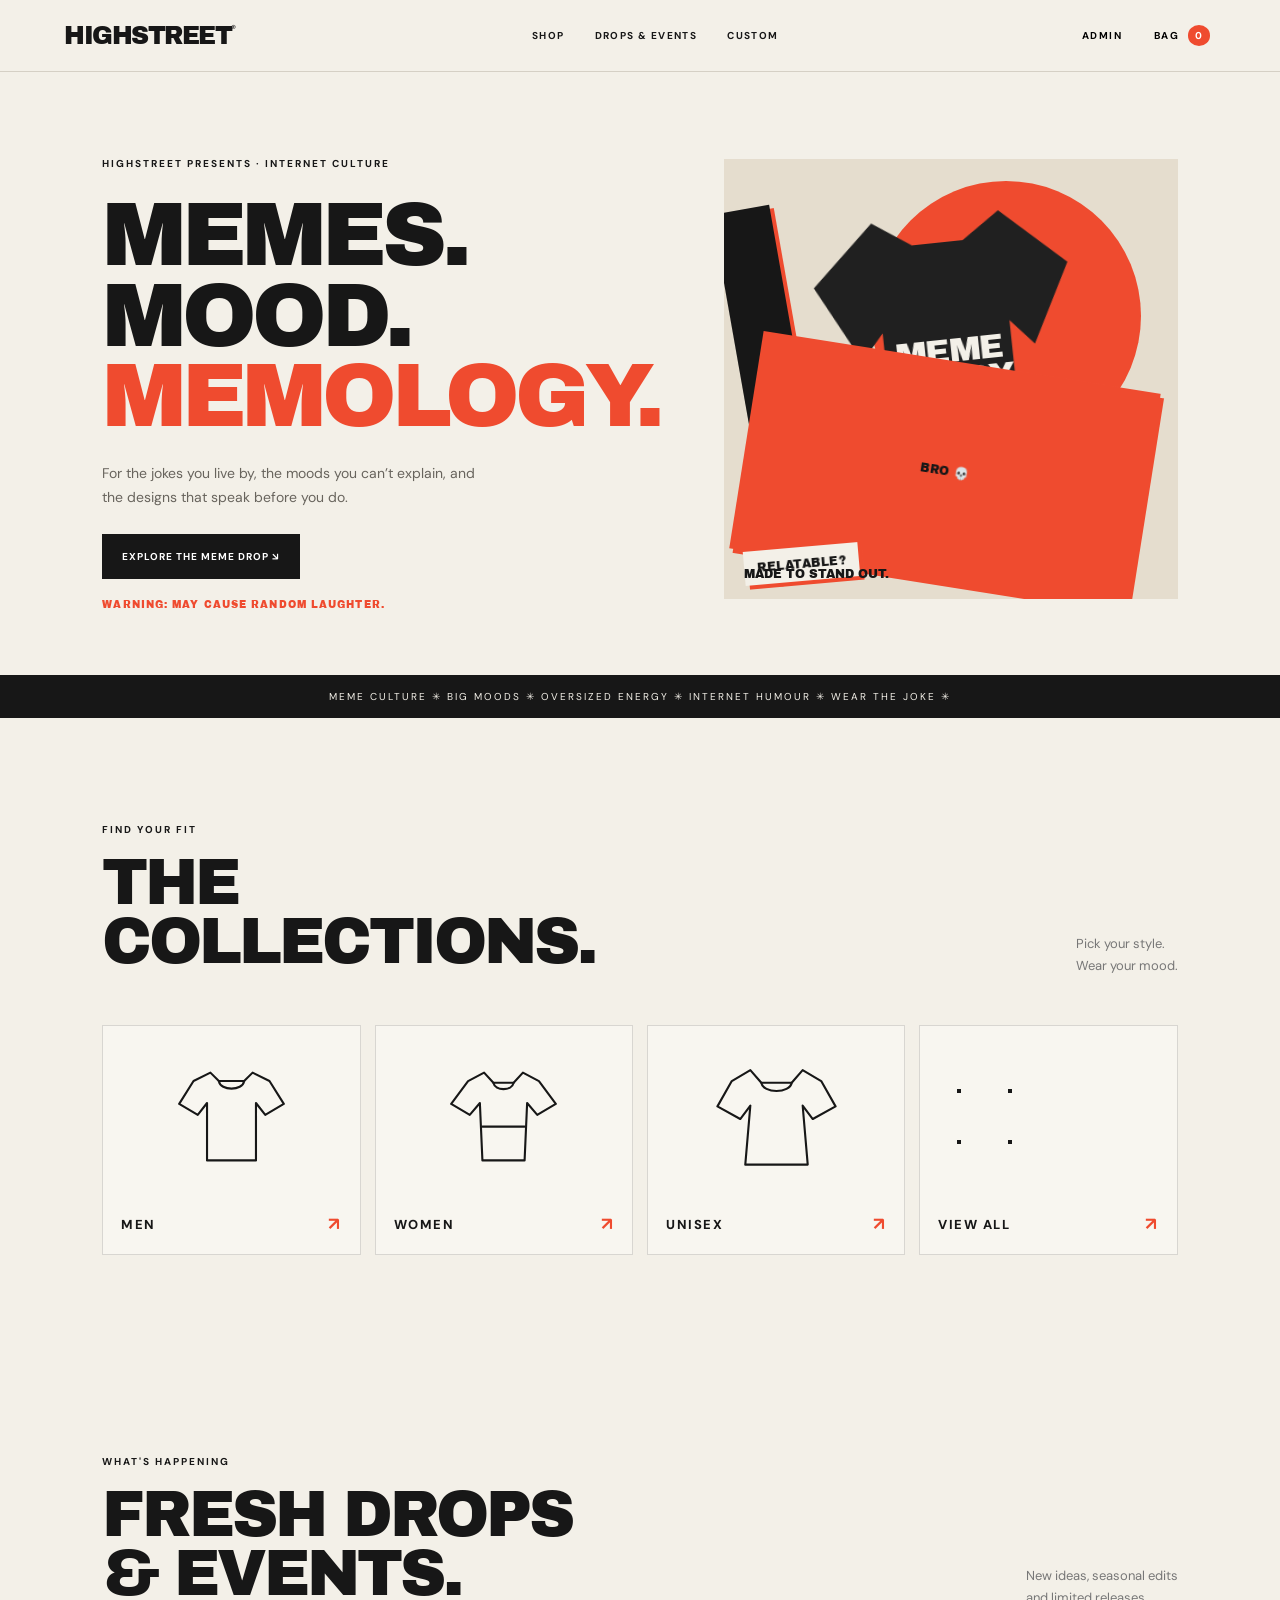
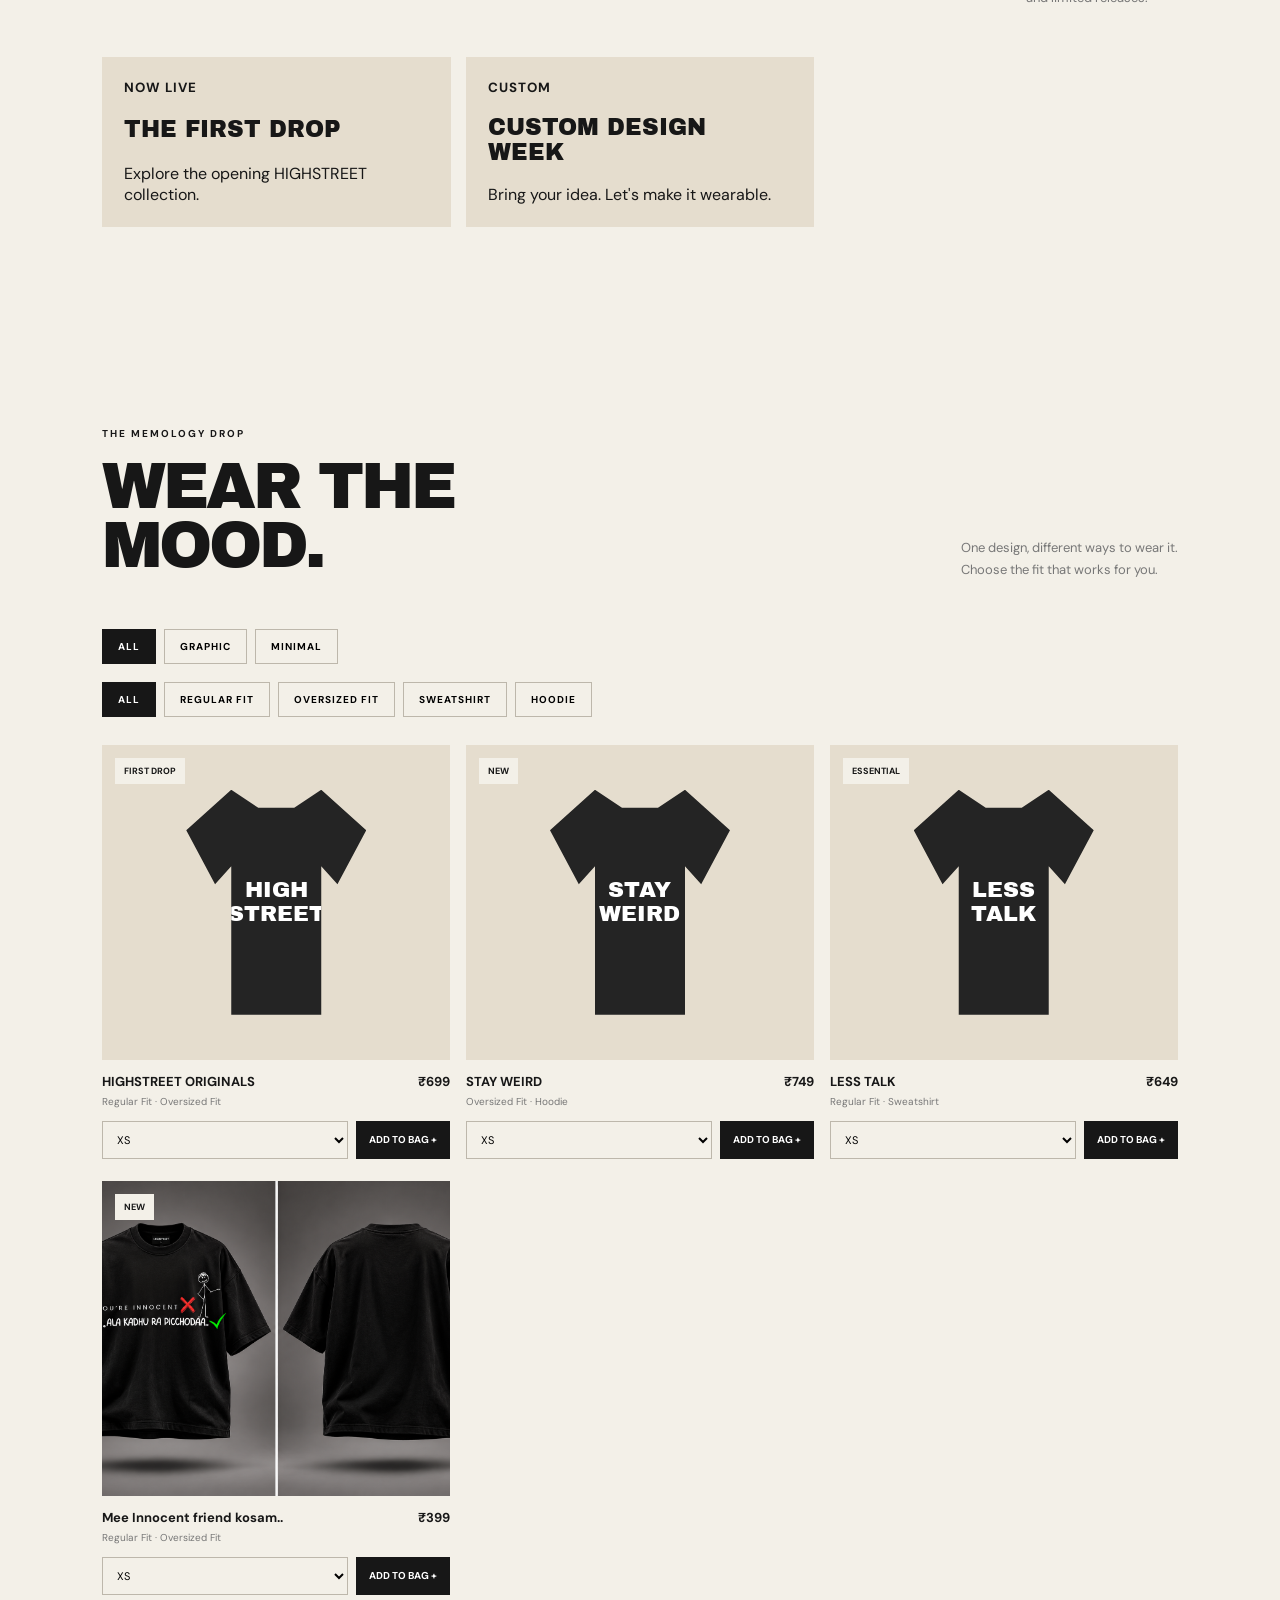
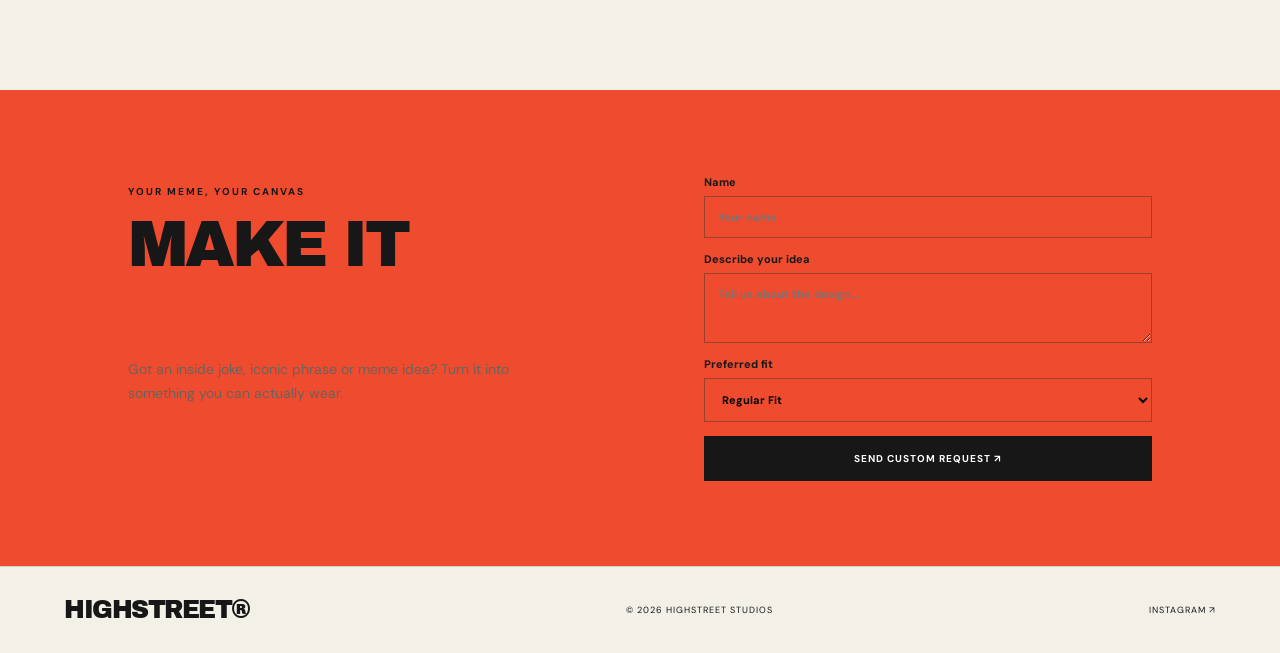
==== commit 619ff34a: "Update index.html product form" ====
--- a/index.html
+++ b/index.html
@@ -60,7 +60,7 @@
 <footer><a class="logo" href="#">HIGHSTREET®</a><p>© <span id="year"></span> HIGHSTREET STUDIOS</p><a id="igLink" target="_blank" rel="noreferrer">INSTAGRAM ↗</a></footer>
 <div id="cartDrawer" class="drawer"><div class="drawer-head"><h3>YOUR BAG</h3><button data-close="cartDrawer">✕</button></div><div id="cartItems"></div><div class="cart-bottom"><div class="total">TOTAL <b id="cartTotal">₹0</b></div><button id="checkout" class="cta">CHECK OUT ON WHATSAPP ↗</button></div></div><div id="scrim"></div>
 <div id="adminModal" class="modal"><div class="modal-box"><div class="drawer-head"><div><p class="eyebrow">PRIVATE AREA</p><h3>STORE ADMIN</h3></div><button data-close="adminModal">✕</button></div><div id="adminLogin"><p class="notice">Private admin sign-in. Customer accounts are not required to browse or order.</p><label>Admin email<input id="adminEmail" type="email" autocomplete="username" required placeholder="Your email"></label><label>Password<input id="adminPassword" type="password" autocomplete="current-password" required placeholder="Your password"></label><button id="adminSignIn" class="cta" type="button">SIGN IN</button><p id="adminAuthMessage" class="notice" role="status"></p></div><div id="adminPanel" hidden><div class="tabs"><button data-tab="productsTab" class="selected">PRODUCTS</button><button data-tab="eventsTab">EVENTS</button><button data-tab="settingsTab">SETTINGS</button></div>
-<div id="productsTab" class="tabpane"><form id="productForm"><input type="hidden" name="id"><label>Design name<input name="name" required></label><label>Product images <small>Paste image URLs separated by | (pipe). First image is shown first.</small><input name="image" placeholder="https://.../front.jpg | https://.../back.jpg"></label><label>Artwork text (fallback)<input name="art" placeholder="YOUR ART"></label><label>Available product types <small>Choose one or more</small><div class="checks"><label><input type="checkbox" name="types" value="Regular Fit"> Regular Fit</label><label><input type="checkbox" name="types" value="Oversized Fit"> Oversized Fit</label><label><input type="checkbox" name="types" value="Sweatshirt"> Sweatshirt</label><label><input type="checkbox" name="types" value="Hoodie"> Hoodie</label></div></label><div class="two"><label>Price (₹)<input name="price" type="number" min="1" required></label><label>Category<input name="category" placeholder="Graphic / Minimal"></label></div><label>Season<select name="season"><option>Core</option><option>Seasonal</option></select></label><label>Sizes <small>XS–XXL enabled by default</small><div class="checks sizes"><label><input type="checkbox" name="sizes" value="XS" checked> XS</label><label><input type="checkbox" name="sizes" value="S" checked> S</label><label><input type="checkbox" name="sizes" value="M" checked> M</label><label><input type="checkbox" name="sizes" value="L" checked> L</label><label><input type="checkbox" name="sizes" value="XL" checked> XL</label><label><input type="checkbox" name="sizes" value="XXL" checked> XXL</label></div></label><label><input type="checkbox" name="active" checked> Published on store</label><button class="cta" type="submit">SAVE PRODUCT</button></form><div id="adminProductList"></div></div>
+<div id="productsTab" class="tabpane"><form id="productForm"><input type="hidden" name="id"><label>Design name<input name="name" required></label><label>Product images <small>Paste image URLs separated by | (pipe). First image is shown first.</small><input name="image" placeholder="https://.../front.jpg | https://.../back.jpg"></label><label>Artwork text (fallback)<input name="art" placeholder="YOUR ART"></label><label>Available product types <small>Choose one or more</small><div class="checks"><label><input type="checkbox" name="types" value="Regular Fit"> Regular Fit</label><label><input type="checkbox" name="types" value="Oversized Fit"> Oversized Fit</label><label><input type="checkbox" name="types" value="Sweatshirt"> Sweatshirt</label><label><input type="checkbox" name="types" value="Hoodie"> Hoodie</label></div></label><div class="two"><label>Price (₹)<input name="price" type="number" min="1" required></label><label>Category<input name="category" placeholder="Graphic / Minimal"></label></div><label>Collection<select name="collection"><option value="Unisex">Unisex</option><option value="Men">Men</option><option value="Women">Women</option></select></label><label>Season<select name="season"><option>Core</option><option>Seasonal</option></select></label><label>Sizes <small>XS–XXL enabled by default</small><div class="checks sizes"><label><input type="checkbox" name="sizes" value="XS" checked> XS</label><label><input type="checkbox" name="sizes" value="S" checked> S</label><label><input type="checkbox" name="sizes" value="M" checked> M</label><label><input type="checkbox" name="sizes" value="L" checked> L</label><label><input type="checkbox" name="sizes" value="XL" checked> XL</label><label><input type="checkbox" name="sizes" value="XXL" checked> XXL</label></div></label><label><input type="checkbox" name="active" checked> Published on store</label><button class="cta" type="submit">SAVE PRODUCT</button></form><div id="adminProductList"></div></div>
 <div id="eventsTab" class="tabpane" hidden><form id="eventForm"><label>Event title<input name="title" required></label><label>Details<input name="details" required></label><label>Image URL (optional)<input name="image"></label><label>Badge<input name="badge" placeholder="NEW DROP"></label><label><input type="checkbox" name="active" checked> Published</label><button class="cta">SAVE EVENT</button></form><div id="adminEventList"></div></div>
 <div id="settingsTab" class="tabpane" hidden><form id="settingsForm"><label>WhatsApp number (country code + number, digits only)<input name="whatsapp" required placeholder="91XXXXXXXXXX"></label><label>Instagram URL<input name="instagram" placeholder="https://instagram.com/yourhandle"></label><button class="cta">SAVE SETTINGS</button></form><p class="notice">For live use, configure the Google Apps Script backend in the included setup guide. Never put an admin password or Google credentials in public JavaScript.</p></div>
 <button id="adminLogout" class="text-btn">EXIT ADMIN</button></div></div></div>
--- a/styles.css
+++ b/styles.css
@@ -204,3 +204,102 @@
 .gallery-thumb.active {
   border-color: var(--hs-theme-accent, #ef4b2f);
 }
+
+/* MINIMAL GRAPHIC COLLECTIONS */
+.collections {
+  overflow: hidden;
+}
+
+.collection-grid {
+  display: grid;
+  grid-template-columns: repeat(4, 1fr);
+  gap: 14px;
+  margin-top: 28px;
+}
+
+.collection-card {
+  min-height: 230px;
+  padding: 18px;
+  display: flex;
+  flex-direction: column;
+  justify-content: space-between;
+  text-decoration: none;
+  color: var(--hs-theme-text, #171717);
+  background: rgba(255,255,255,.35);
+  border: 1px solid rgba(23,23,23,.14);
+  transition: transform .25s ease, background .25s ease, border-color .25s ease;
+}
+
+.collection-card:hover {
+  transform: translateY(-6px);
+  background: var(--hs-theme-background, #f3f0e8);
+  border-color: var(--hs-theme-accent, #ef4b2f);
+}
+
+.collection-art {
+  display: grid;
+  place-items: center;
+  min-height: 145px;
+}
+
+.collection-art svg {
+  width: 135px;
+  height: 135px;
+  fill: none;
+  stroke: currentColor;
+  stroke-width: 2.5;
+  stroke-linecap: round;
+  stroke-linejoin: round;
+  transition: transform .25s ease;
+}
+
+.collection-card:hover svg {
+  transform: scale(1.08) rotate(-3deg);
+}
+
+.collection-card > span {
+  display: flex;
+  justify-content: space-between;
+  align-items: center;
+  font-size: 13px;
+  font-weight: 800;
+  letter-spacing: 1.5px;
+}
+
+.collection-card > span b {
+  color: var(--hs-theme-accent, #ef4b2f);
+  font-size: 18px;
+}
+
+.collection-grid-icon {
+  grid-template-columns: repeat(2, 42px);
+  grid-template-rows: repeat(2, 42px);
+  gap: 9px;
+  align-content: center;
+}
+
+.collection-grid-icon i {
+  border: 2px solid currentColor;
+  display: block;
+}
+
+@media (max-width: 700px) {
+  .collection-grid {
+    grid-template-columns: repeat(2, 1fr);
+    gap: 10px;
+  }
+
+  .collection-card {
+    min-height: 190px;
+    padding: 13px;
+  }
+
+  .collection-art {
+    min-height: 120px;
+  }
+
+  .collection-art svg {
+    width: 110px;
+    height: 110px;
+  }
+}
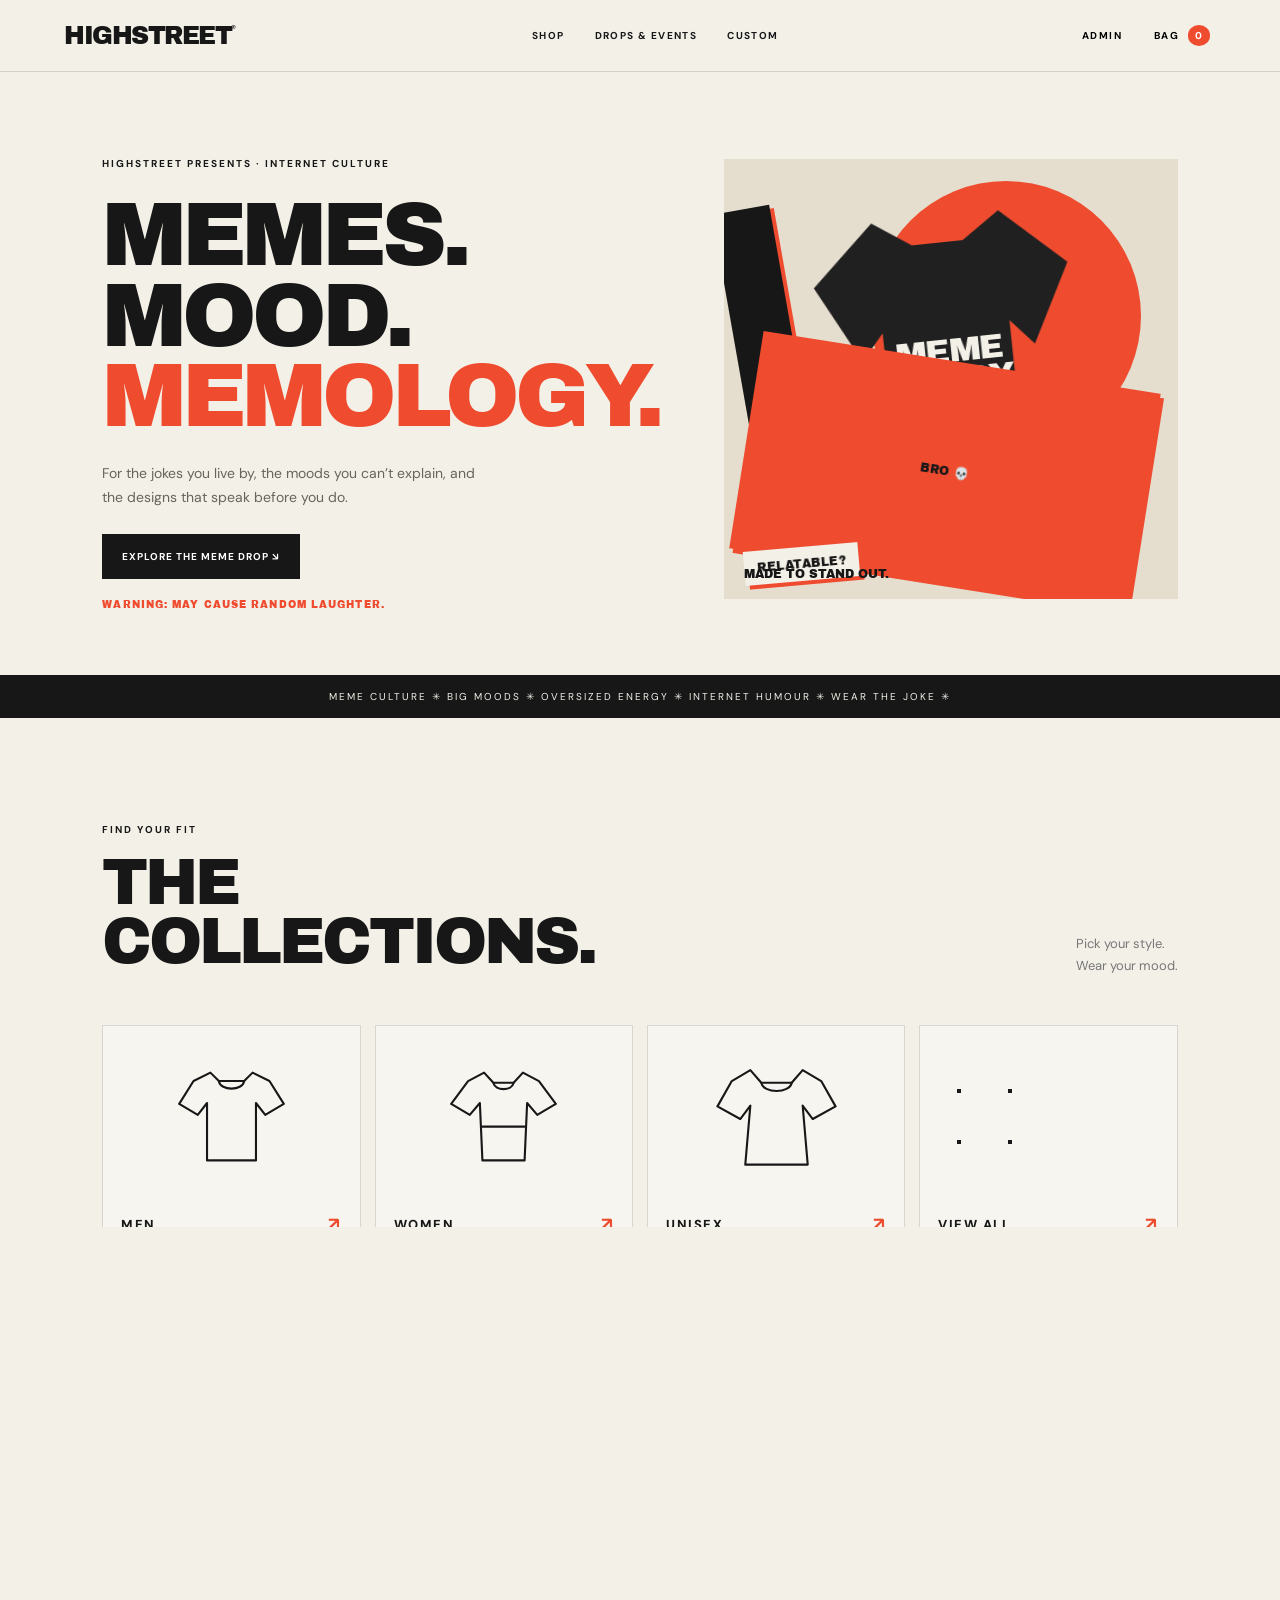
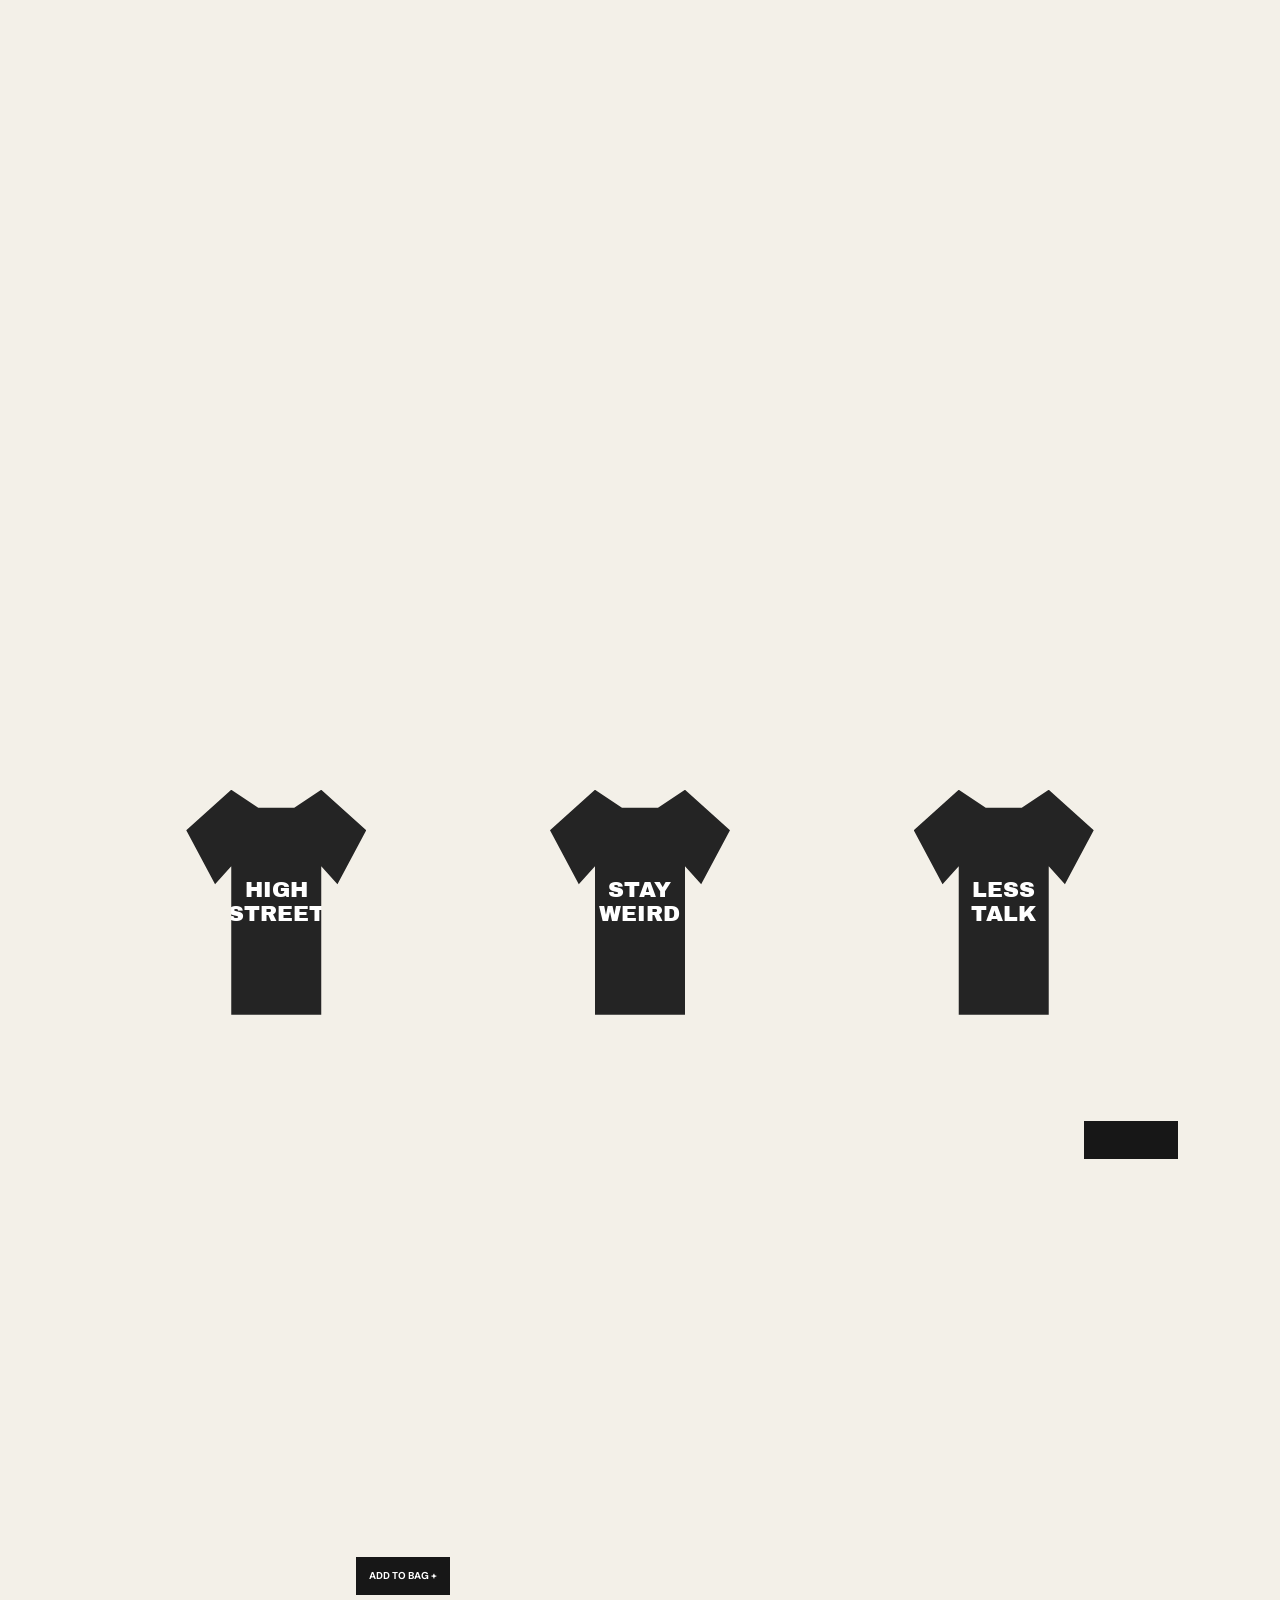
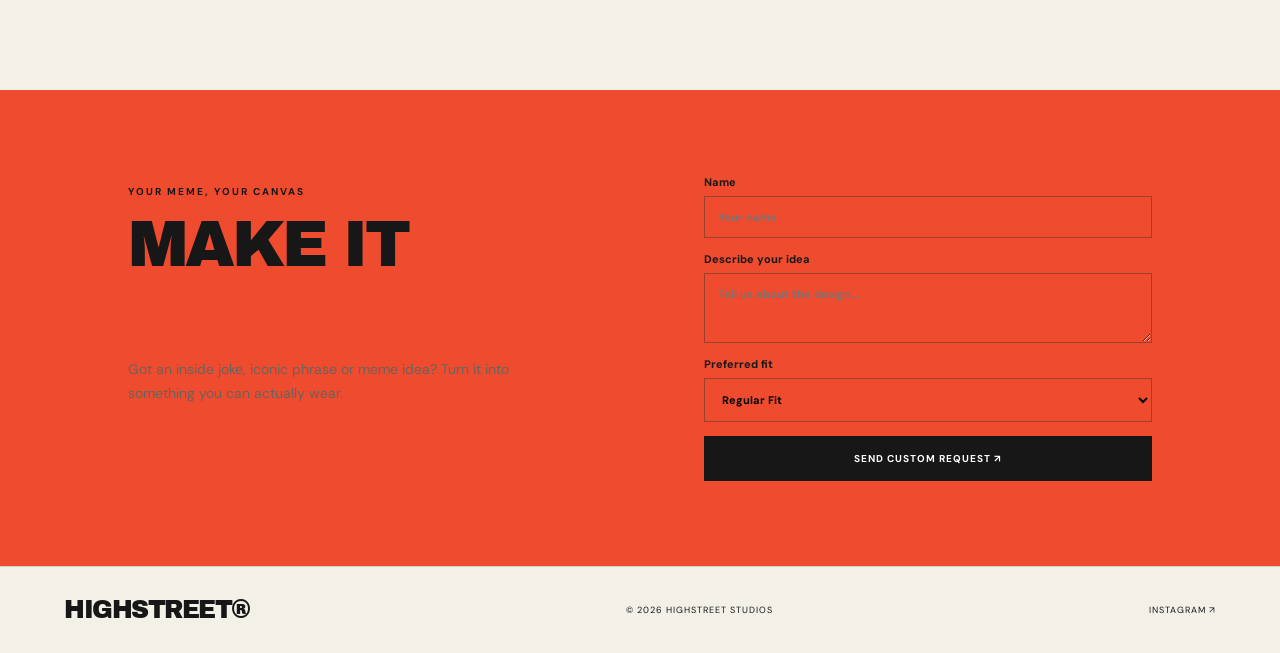
==== commit c262253e: "Add files via upload checkout page" ====
--- a/index.html
+++ b/index.html
@@ -58,7 +58,8 @@
 <section id="shop" class="section shop"><div class="section-title"><div><p class="eyebrow">THE MEMOLOGY DROP</p><h2>WEAR THE<br>MOOD.</h2></div><p>One design, different ways to wear it.<br>Choose the fit that works for you.</p></div><div class="filters" id="categoryFilters"></div><div class="filters subfilters" id="fitFilters"></div><div id="products" class="products"></div></section>
 <section id="custom" class="custom"><div><p class="eyebrow">YOUR MEME, YOUR CANVAS</p><h2>MAKE IT<br><i>RELATABLE.</i></h2><p>Got an inside joke, iconic phrase or meme idea? Turn it into something you can actually wear.</p></div><form id="customForm"><label>Name<input name="name" required placeholder="Your name"></label><label>Describe your idea<textarea name="idea" required rows="3" placeholder="Tell us about the design..."></textarea></label><label>Preferred fit<select name="fit"><option>Regular Fit</option><option>Oversized Fit</option><option>Sweatshirt</option><option>Hoodie</option></select></label><button class="cta" type="submit">SEND CUSTOM REQUEST ↗</button></form></section>
 <footer><a class="logo" href="#">HIGHSTREET®</a><p>© <span id="year"></span> HIGHSTREET STUDIOS</p><a id="igLink" target="_blank" rel="noreferrer">INSTAGRAM ↗</a></footer>
-<div id="cartDrawer" class="drawer"><div class="drawer-head"><h3>YOUR BAG</h3><button data-close="cartDrawer">✕</button></div><div id="cartItems"></div><div class="cart-bottom"><div class="total">TOTAL <b id="cartTotal">₹0</b></div><button id="checkout" class="cta">CHECK OUT ON WHATSAPP ↗</button></div></div><div id="scrim"></div>
+<div id="cartDrawer" class="drawer"><div class="drawer-head"><h3>YOUR BAG</h3><button data-close="cartDrawer">✕</button></div><div id="cartItems"></div><div class="cart-bottom"><div class="total">TOTAL <b id="cartTotal">₹0</b></div><button id="checkout" class="cta">CONTINUE TO CHECKOUT ↗</button></div></div><div id="scrim"></div>
+<div id="checkoutModal" class="modal checkout-modal" aria-hidden="true"><div class="modal-box checkout-box"><div class="drawer-head"><div><p class="eyebrow">ALMOST YOURS</p><h3>CHECKOUT</h3></div><button type="button" data-close="checkoutModal" aria-label="Close checkout">✕</button></div><form id="checkoutForm"><div class="checkout-grid"><label>Full name<input name="customerName" autocomplete="name" required maxlength="100" placeholder="Name for delivery"></label><label>Mobile number<input name="mobile" type="tel" inputmode="numeric" autocomplete="tel" pattern="[0-9+() -]{10,18}" required placeholder="10-digit mobile number"></label><label>Email (optional)<input name="email" type="email" autocomplete="email" placeholder="you@example.com"></label><label>PIN code<input name="pincode" inputmode="numeric" pattern="[0-9]{6}" autocomplete="postal-code" required placeholder="6-digit PIN code"></label><label class="checkout-wide">Delivery address<textarea name="address" autocomplete="street-address" rows="3" required maxlength="500" placeholder="House/flat, street, area"></textarea></label><label>City<input name="city" autocomplete="address-level2" required maxlength="100" placeholder="City"></label><label>State<input name="state" autocomplete="address-level1" required maxlength="100" placeholder="State"></label></div><div class="checkout-summary"><h4>ORDER SUMMARY</h4><div id="checkoutSummaryItems"></div><div class="total"><span>Subtotal</span><b id="checkoutSubtotal">₹0</b></div><p class="notice">Shipping charges and delivery availability will be confirmed before the order is accepted.</p></div><fieldset class="payment-choice"><legend>PAYMENT METHOD</legend><label class="payment-option"><input type="radio" name="paymentMethod" value="cod" checked><span><b>Cash on Delivery (COD)</b><small>Request your order now; HIGHSTREET will confirm availability and delivery.</small></span></label><label class="payment-option payment-disabled"><input type="radio" name="paymentMethod" value="online" disabled><span><b>Online payment</b><small>Coming after payment gateway setup. No payment will be collected on this page yet.</small></span></label></fieldset><button class="cta checkout-submit" type="submit">CONTINUE WITH COD ON WHATSAPP ↗</button><p class="notice" id="checkoutMessage" role="status">No customer account is needed.</p></form></div></div>
 <div id="adminModal" class="modal"><div class="modal-box"><div class="drawer-head"><div><p class="eyebrow">PRIVATE AREA</p><h3>STORE ADMIN</h3></div><button data-close="adminModal">✕</button></div><div id="adminLogin"><p class="notice">Private admin sign-in. Customer accounts are not required to browse or order.</p><label>Admin email<input id="adminEmail" type="email" autocomplete="username" required placeholder="Your email"></label><label>Password<input id="adminPassword" type="password" autocomplete="current-password" required placeholder="Your password"></label><button id="adminSignIn" class="cta" type="button">SIGN IN</button><p id="adminAuthMessage" class="notice" role="status"></p></div><div id="adminPanel" hidden><div class="tabs"><button data-tab="productsTab" class="selected">PRODUCTS</button><button data-tab="eventsTab">EVENTS</button><button data-tab="settingsTab">SETTINGS</button></div>
 <div id="productsTab" class="tabpane"><form id="productForm"><input type="hidden" name="id"><label>Design name<input name="name" required></label><label>Product images <small>Paste image URLs separated by | (pipe). First image is shown first.</small><input name="image" placeholder="https://.../front.jpg | https://.../back.jpg"></label><label>Artwork text (fallback)<input name="art" placeholder="YOUR ART"></label><label>Available product types <small>Choose one or more</small><div class="checks"><label><input type="checkbox" name="types" value="Regular Fit"> Regular Fit</label><label><input type="checkbox" name="types" value="Oversized Fit"> Oversized Fit</label><label><input type="checkbox" name="types" value="Sweatshirt"> Sweatshirt</label><label><input type="checkbox" name="types" value="Hoodie"> Hoodie</label></div></label><div class="two"><label>Price (₹)<input name="price" type="number" min="1" required></label><label>Category<input name="category" placeholder="Graphic / Minimal"></label></div><label>Collection<select name="collection"><option value="Unisex">Unisex</option><option value="Men">Men</option><option value="Women">Women</option></select></label><label>Season<select name="season"><option>Core</option><option>Seasonal</option></select></label><label>Sizes <small>XS–XXL enabled by default</small><div class="checks sizes"><label><input type="checkbox" name="sizes" value="XS" checked> XS</label><label><input type="checkbox" name="sizes" value="S" checked> S</label><label><input type="checkbox" name="sizes" value="M" checked> M</label><label><input type="checkbox" name="sizes" value="L" checked> L</label><label><input type="checkbox" name="sizes" value="XL" checked> XL</label><label><input type="checkbox" name="sizes" value="XXL" checked> XXL</label></div></label><label><input type="checkbox" name="active" checked> Published on store</label><button class="cta" type="submit">SAVE PRODUCT</button></form><div id="adminProductList"></div></div>
 <div id="eventsTab" class="tabpane" hidden><form id="eventForm"><label>Event title<input name="title" required></label><label>Details<input name="details" required></label><label>Image URL (optional)<input name="image"></label><label>Badge<input name="badge" placeholder="NEW DROP"></label><label><input type="checkbox" name="active" checked> Published</label><button class="cta">SAVE EVENT</button></form><div id="adminEventList"></div></div>
--- a/styles.css
+++ b/styles.css
@@ -303,3 +303,125 @@
     height: 110px;
   }
 }
+
+/* HIGHSTREET — smooth storefront animations */
+
+/* Product image zoom */
+.product-img img {
+  transition: transform .45s ease;
+}
+.product-img:hover img {
+  transform: scale(1.07);
+}
+
+/* Product and event card lift */
+.event,
+.product-img {
+  transition: transform .3s ease, box-shadow .3s ease;
+}
+.event:hover,
+.product-img:hover {
+  transform: translateY(-6px);
+  box-shadow: 0 12px 28px rgba(0,0,0,.12);
+}
+
+/* Buttons */
+.cta,
+.orderline button,
+.filters button {
+  transition: transform .2s ease, background-color .2s ease, box-shadow .2s ease;
+}
+.cta:hover,
+.orderline button:hover {
+  transform: translateY(-3px);
+  box-shadow: 0 7px 0 rgba(239,75,47,.8);
+}
+.filters button:hover {
+  transform: translateY(-2px);
+}
+
+/* Navigation underline */
+nav a {
+  position: relative;
+}
+nav a::after {
+  content: "";
+  position: absolute;
+  left: 0;
+  bottom: -5px;
+  width: 0;
+  height: 2px;
+  background: #ef4b2f;
+  transition: width .25s ease;
+}
+nav a:hover::after {
+  width: 100%;
+}
+
+/* Respect reduced-motion settings */
+@media (prefers-reduced-motion: reduce) {
+  *,
+  *::before,
+  *::after {
+    animation-duration: .01ms !important;
+    transition-duration: .01ms !important;
+    scroll-behavior: auto !important;
+  }
+}
+/* HIGHSTREET: Scroll-reveal effect */
+.scroll-reveal {
+  opacity: 0;
+  transform: translateY(24px);
+  transition: opacity 0.65s ease, transform 0.65s ease;
+}
+
+.scroll-reveal.is-visible {
+  opacity: 1;
+  transform: translateY(0);
+}
+
+/* Avoid hiding content for visitors who prefer reduced motion */
+@media (prefers-reduced-motion: reduce) {
+  .scroll-reveal {
+    opacity: 1;
+    transform: none;
+    transition: none;
+  }
+}
+
+/* Stagger product card reveals */
+.product-card:nth-child(2) { transition-delay: 0.08s; }
+.product-card:nth-child(3) { transition-delay: 0.16s; }
+.product-card:nth-child(4) { transition-delay: 0.24s; }
+.product-card:nth-child(5) { transition-delay: 0.32s; }
+.product-card:nth-child(6) { transition-delay: 0.40s; }
+
+
+/* Checkout flow — first phase (COD request + WhatsApp confirmation). */
+.checkout-modal { z-index: 1001; }
+.checkout-box { width: min(760px, calc(100vw - 28px)); max-height: calc(100vh - 28px); overflow: auto; }
+.checkout-grid { display: grid; grid-template-columns: repeat(2, minmax(0, 1fr)); gap: 14px; margin: 18px 0; }
+.checkout-grid label, #checkoutForm > label { display: flex; flex-direction: column; gap: 7px; font-size: .82rem; }
+.checkout-grid input, .checkout-grid textarea { width: 100%; box-sizing: border-box; border: 1px solid #b9b9b9; background: transparent; color: inherit; padding: 12px; font: inherit; border-radius: 2px; }
+.checkout-wide { grid-column: 1 / -1; }
+.checkout-summary { padding: 16px; margin: 18px 0; border: 1px solid currentColor; }
+.checkout-summary h4, .payment-choice legend { margin: 0 0 12px; font-size: .82rem; letter-spacing: .08em; font-weight: 800; }
+.checkout-summary-row { display: flex; justify-content: space-between; gap: 14px; padding: 7px 0; font-size: .85rem; }
+.checkout-summary .total { display: flex; justify-content: space-between; margin-top: 12px; padding-top: 12px; border-top: 1px solid currentColor; }
+.payment-choice { margin: 18px 0; padding: 14px; border: 1px solid currentColor; }
+.payment-option { display: flex; align-items: flex-start; gap: 10px; padding: 12px 0; cursor: pointer; }
+.payment-option input { margin-top: 4px; accent-color: var(--hs-theme-accent, #ef4b2f); }
+.payment-option span { display: flex; flex-direction: column; gap: 5px; }
+.payment-option small { line-height: 1.45; opacity: .75; }
+.payment-disabled { opacity: .58; cursor: not-allowed; }
+.checkout-submit { width: 100%; }
+.cart-item-copy { flex: 1; }
+.quantity-control { display: flex; align-items: center; gap: 12px; margin-top: 10px; }
+.quantity-control button { width: 28px; height: 28px; border: 1px solid currentColor; background: transparent; color: inherit; cursor: pointer; font-size: 18px; }
+.cart-row { align-items: flex-start; }
+@media (max-width: 560px) {
+  .checkout-grid { grid-template-columns: 1fr; }
+  .checkout-wide { grid-column: auto; }
+  .checkout-box { padding: 18px; }
+  .checkout-summary-row { font-size: .78rem; }
+}
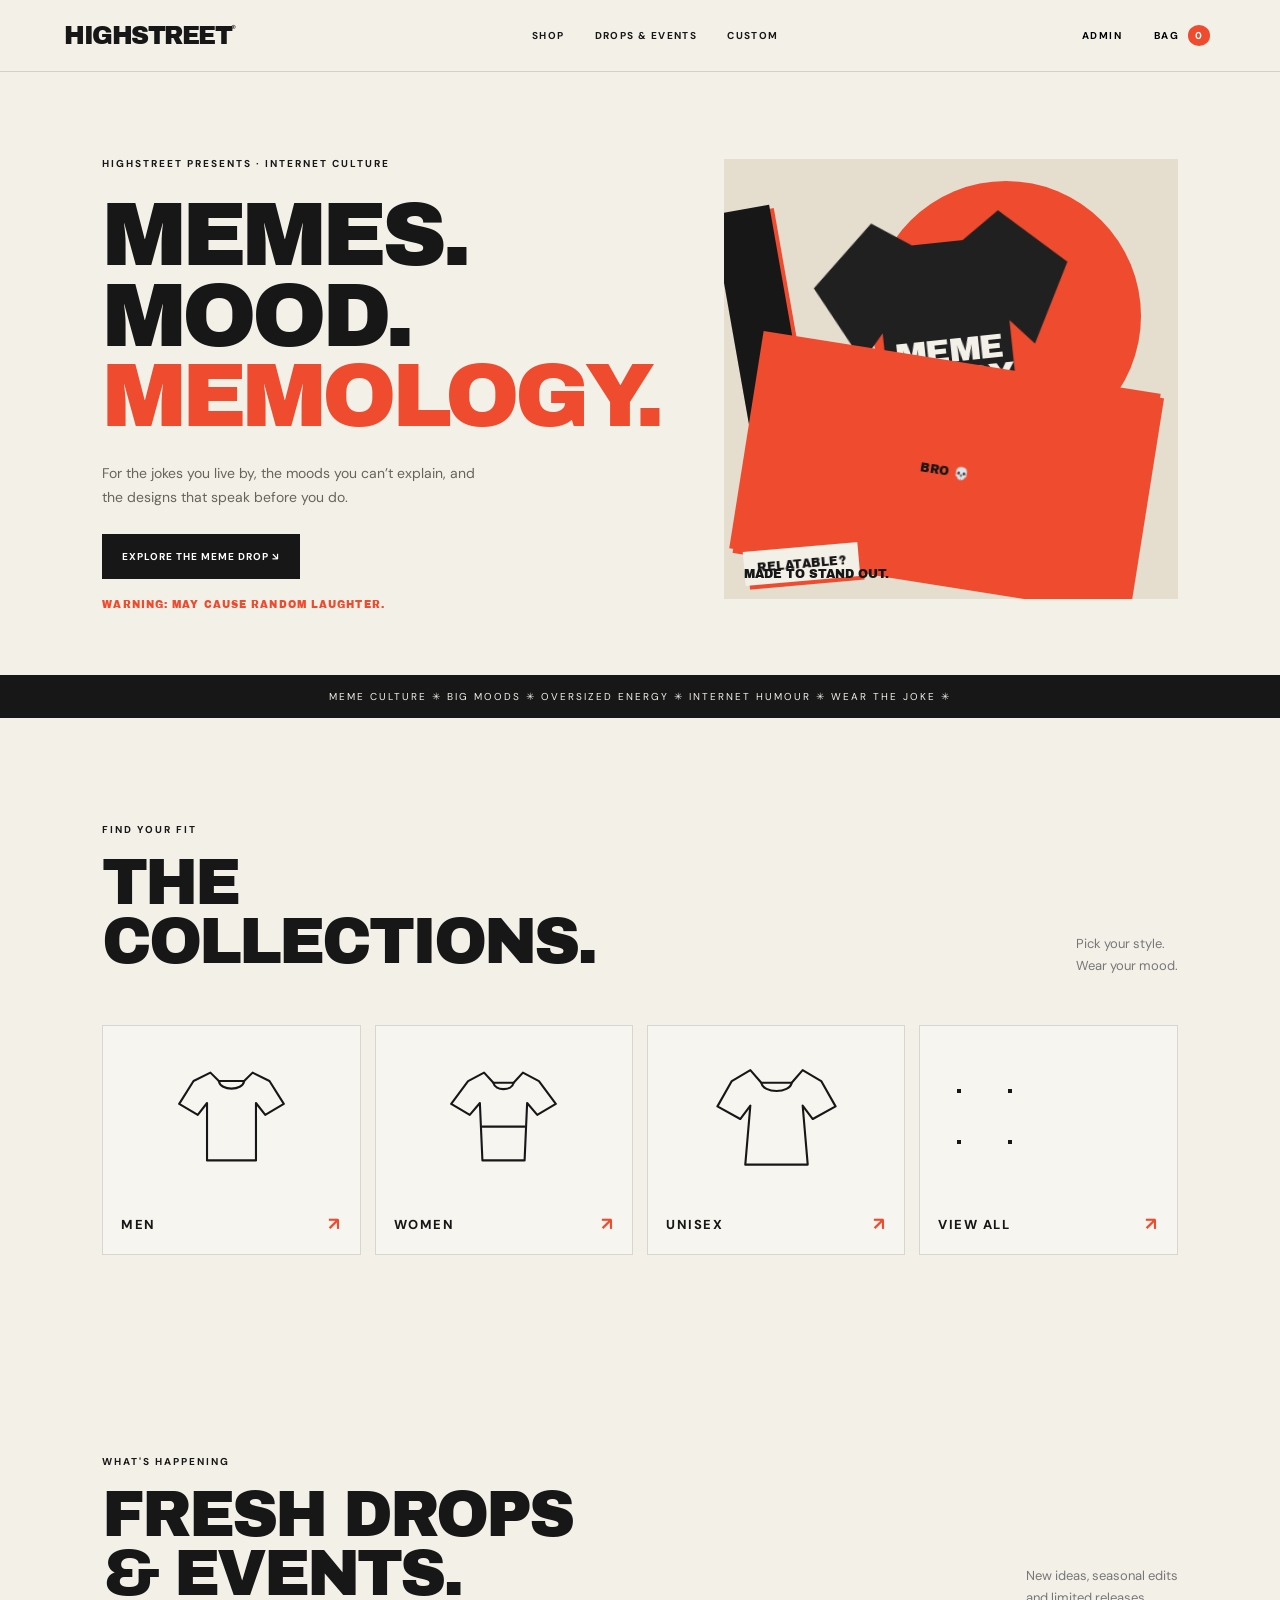
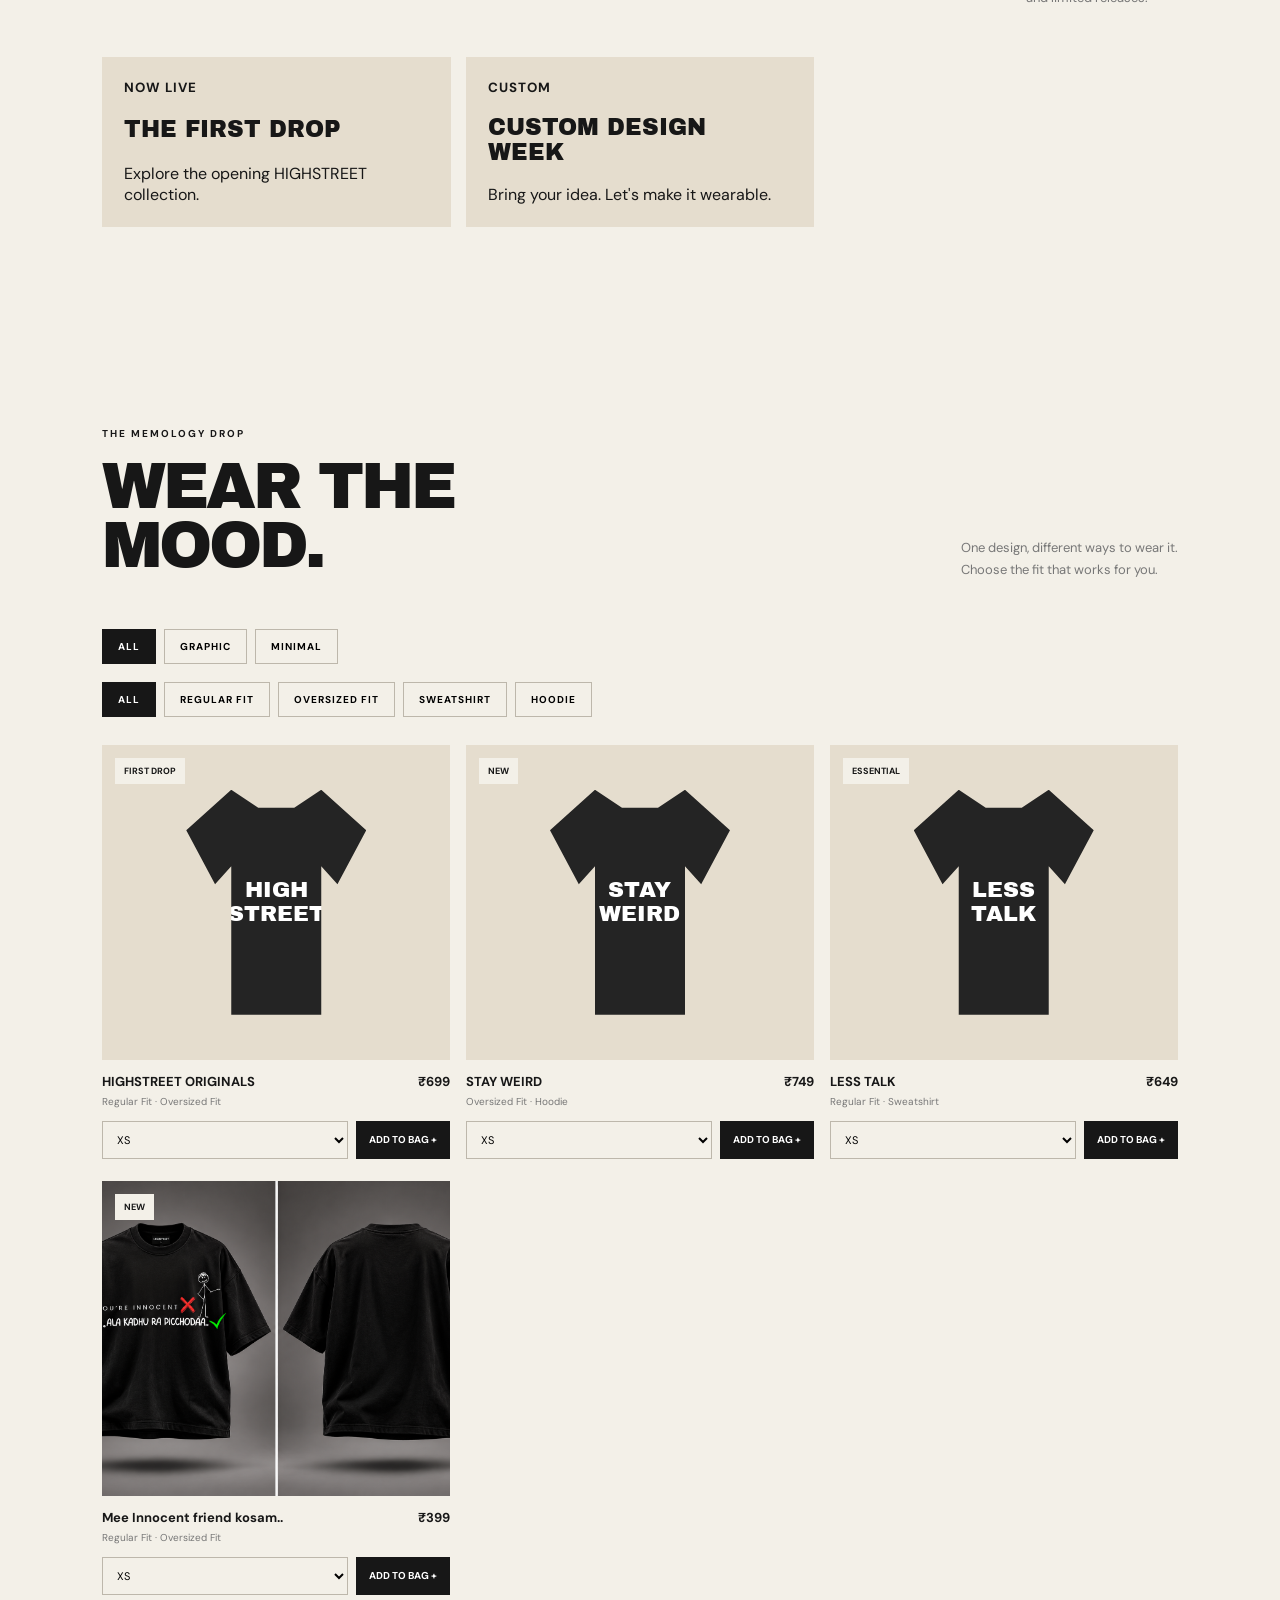
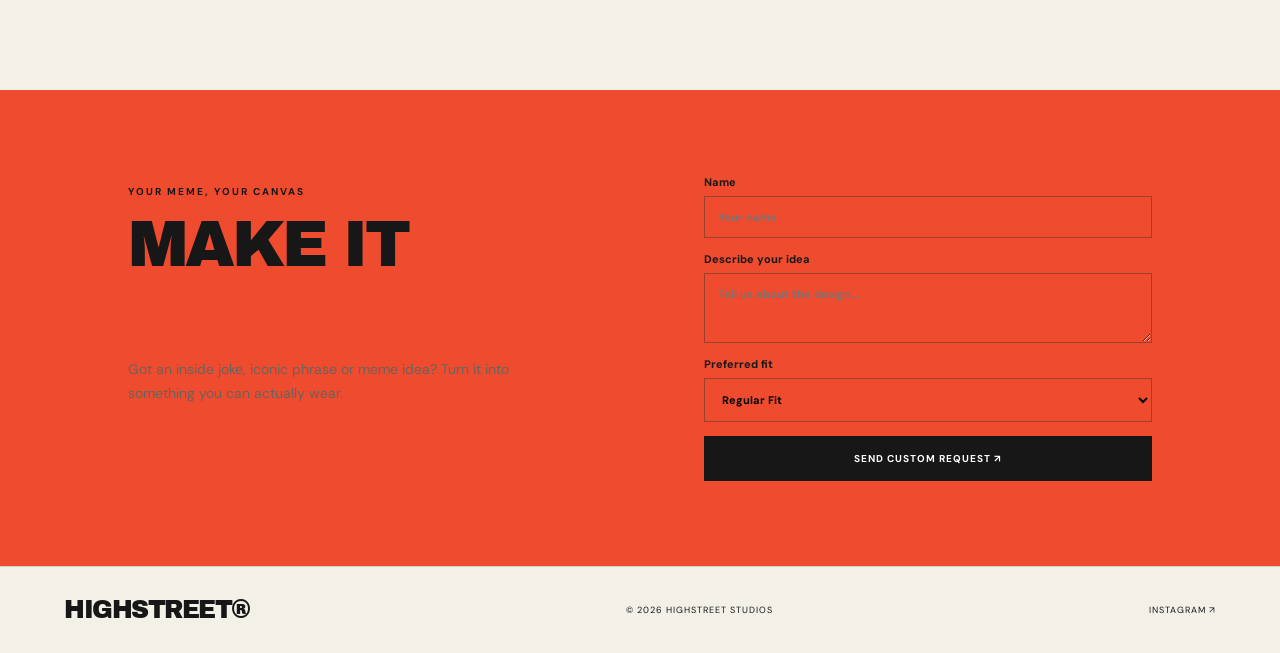
==== commit ce61990c: "Update index.html" ====
--- a/index.html
+++ b/index.html
@@ -59,7 +59,7 @@
 <section id="custom" class="custom"><div><p class="eyebrow">YOUR MEME, YOUR CANVAS</p><h2>MAKE IT<br><i>RELATABLE.</i></h2><p>Got an inside joke, iconic phrase or meme idea? Turn it into something you can actually wear.</p></div><form id="customForm"><label>Name<input name="name" required placeholder="Your name"></label><label>Describe your idea<textarea name="idea" required rows="3" placeholder="Tell us about the design..."></textarea></label><label>Preferred fit<select name="fit"><option>Regular Fit</option><option>Oversized Fit</option><option>Sweatshirt</option><option>Hoodie</option></select></label><button class="cta" type="submit">SEND CUSTOM REQUEST ↗</button></form></section>
 <footer><a class="logo" href="#">HIGHSTREET®</a><p>© <span id="year"></span> HIGHSTREET STUDIOS</p><a id="igLink" target="_blank" rel="noreferrer">INSTAGRAM ↗</a></footer>
 <div id="cartDrawer" class="drawer"><div class="drawer-head"><h3>YOUR BAG</h3><button data-close="cartDrawer">✕</button></div><div id="cartItems"></div><div class="cart-bottom"><div class="total">TOTAL <b id="cartTotal">₹0</b></div><button id="checkout" class="cta">CONTINUE TO CHECKOUT ↗</button></div></div><div id="scrim"></div>
-<div id="checkoutModal" class="modal checkout-modal" aria-hidden="true"><div class="modal-box checkout-box"><div class="drawer-head"><div><p class="eyebrow">ALMOST YOURS</p><h3>CHECKOUT</h3></div><button type="button" data-close="checkoutModal" aria-label="Close checkout">✕</button></div><form id="checkoutForm"><div class="checkout-grid"><label>Full name<input name="customerName" autocomplete="name" required maxlength="100" placeholder="Name for delivery"></label><label>Mobile number<input name="mobile" type="tel" inputmode="numeric" autocomplete="tel" pattern="[0-9+() -]{10,18}" required placeholder="10-digit mobile number"></label><label>Email (optional)<input name="email" type="email" autocomplete="email" placeholder="you@example.com"></label><label>PIN code<input name="pincode" inputmode="numeric" pattern="[0-9]{6}" autocomplete="postal-code" required placeholder="6-digit PIN code"></label><label class="checkout-wide">Delivery address<textarea name="address" autocomplete="street-address" rows="3" required maxlength="500" placeholder="House/flat, street, area"></textarea></label><label>City<input name="city" autocomplete="address-level2" required maxlength="100" placeholder="City"></label><label>State<input name="state" autocomplete="address-level1" required maxlength="100" placeholder="State"></label></div><div class="checkout-summary"><h4>ORDER SUMMARY</h4><div id="checkoutSummaryItems"></div><div class="total"><span>Subtotal</span><b id="checkoutSubtotal">₹0</b></div><p class="notice">Shipping charges and delivery availability will be confirmed before the order is accepted.</p></div><fieldset class="payment-choice"><legend>PAYMENT METHOD</legend><label class="payment-option"><input type="radio" name="paymentMethod" value="cod" checked><span><b>Cash on Delivery (COD)</b><small>Request your order now; HIGHSTREET will confirm availability and delivery.</small></span></label><label class="payment-option payment-disabled"><input type="radio" name="paymentMethod" value="online" disabled><span><b>Online payment</b><small>Coming after payment gateway setup. No payment will be collected on this page yet.</small></span></label></fieldset><button class="cta checkout-submit" type="submit">CONTINUE WITH COD ON WHATSAPP ↗</button><p class="notice" id="checkoutMessage" role="status">No customer account is needed.</p></form></div></div>
+<div id="checkoutModal" class="modal checkout-modal" aria-hidden="true"><div class="modal-box checkout-box"><div class="drawer-head"><div><p class="eyebrow">ALMOST YOURS</p><h3>CHECKOUT</h3></div><button type="button" data-close="checkoutModal" aria-label="Close checkout">✕</button></div><form id="checkoutForm"><div class="checkout-grid"><label>Full name<input name="customerName" autocomplete="name" required maxlength="100" placeholder="Name for delivery"></label><label>Mobile number<input name="mobile" type="tel" inputmode="numeric" autocomplete="tel" pattern="[0-9+() \-]{10,18}" required placeholder="10-digit mobile number"></label><label>Email (optional)<input name="email" type="email" autocomplete="email" placeholder="you@example.com"></label><label>PIN code<input name="pincode" inputmode="numeric" pattern="[0-9]{6}" autocomplete="postal-code" required placeholder="6-digit PIN code"></label><label class="checkout-wide">Delivery address<textarea name="address" autocomplete="street-address" rows="3" required maxlength="500" placeholder="House/flat, street, area"></textarea></label><label>City<input name="city" autocomplete="address-level2" required maxlength="100" placeholder="City"></label><label>State<input name="state" autocomplete="address-level1" required maxlength="100" placeholder="State"></label></div><div class="checkout-summary"><h4>ORDER SUMMARY</h4><div id="checkoutSummaryItems"></div><div class="total"><span>Subtotal</span><b id="checkoutSubtotal">₹0</b></div><p class="notice">Shipping charges and delivery availability will be confirmed before the order is accepted.</p></div><fieldset class="payment-choice"><legend>PAYMENT METHOD</legend><label class="payment-option"><input type="radio" name="paymentMethod" value="cod" checked><span><b>Cash on Delivery (COD)</b><small>Request your order now; HIGHSTREET will confirm availability and delivery.</small></span></label><label class="payment-option payment-disabled"><input type="radio" name="paymentMethod" value="online" disabled><span><b>Online payment</b><small>Coming after payment gateway setup. No payment will be collected on this page yet.</small></span></label></fieldset><button class="cta checkout-submit" type="submit">CONTINUE WITH COD ON WHATSAPP ↗</button><p class="notice" id="checkoutMessage" role="status">No customer account is needed.</p></form></div></div>
 <div id="adminModal" class="modal"><div class="modal-box"><div class="drawer-head"><div><p class="eyebrow">PRIVATE AREA</p><h3>STORE ADMIN</h3></div><button data-close="adminModal">✕</button></div><div id="adminLogin"><p class="notice">Private admin sign-in. Customer accounts are not required to browse or order.</p><label>Admin email<input id="adminEmail" type="email" autocomplete="username" required placeholder="Your email"></label><label>Password<input id="adminPassword" type="password" autocomplete="current-password" required placeholder="Your password"></label><button id="adminSignIn" class="cta" type="button">SIGN IN</button><p id="adminAuthMessage" class="notice" role="status"></p></div><div id="adminPanel" hidden><div class="tabs"><button data-tab="productsTab" class="selected">PRODUCTS</button><button data-tab="eventsTab">EVENTS</button><button data-tab="settingsTab">SETTINGS</button></div>
 <div id="productsTab" class="tabpane"><form id="productForm"><input type="hidden" name="id"><label>Design name<input name="name" required></label><label>Product images <small>Paste image URLs separated by | (pipe). First image is shown first.</small><input name="image" placeholder="https://.../front.jpg | https://.../back.jpg"></label><label>Artwork text (fallback)<input name="art" placeholder="YOUR ART"></label><label>Available product types <small>Choose one or more</small><div class="checks"><label><input type="checkbox" name="types" value="Regular Fit"> Regular Fit</label><label><input type="checkbox" name="types" value="Oversized Fit"> Oversized Fit</label><label><input type="checkbox" name="types" value="Sweatshirt"> Sweatshirt</label><label><input type="checkbox" name="types" value="Hoodie"> Hoodie</label></div></label><div class="two"><label>Price (₹)<input name="price" type="number" min="1" required></label><label>Category<input name="category" placeholder="Graphic / Minimal"></label></div><label>Collection<select name="collection"><option value="Unisex">Unisex</option><option value="Men">Men</option><option value="Women">Women</option></select></label><label>Season<select name="season"><option>Core</option><option>Seasonal</option></select></label><label>Sizes <small>XS–XXL enabled by default</small><div class="checks sizes"><label><input type="checkbox" name="sizes" value="XS" checked> XS</label><label><input type="checkbox" name="sizes" value="S" checked> S</label><label><input type="checkbox" name="sizes" value="M" checked> M</label><label><input type="checkbox" name="sizes" value="L" checked> L</label><label><input type="checkbox" name="sizes" value="XL" checked> XL</label><label><input type="checkbox" name="sizes" value="XXL" checked> XXL</label></div></label><label><input type="checkbox" name="active" checked> Published on store</label><button class="cta" type="submit">SAVE PRODUCT</button></form><div id="adminProductList"></div></div>
 <div id="eventsTab" class="tabpane" hidden><form id="eventForm"><label>Event title<input name="title" required></label><label>Details<input name="details" required></label><label>Image URL (optional)<input name="image"></label><label>Badge<input name="badge" placeholder="NEW DROP"></label><label><input type="checkbox" name="active" checked> Published</label><button class="cta">SAVE EVENT</button></form><div id="adminEventList"></div></div>
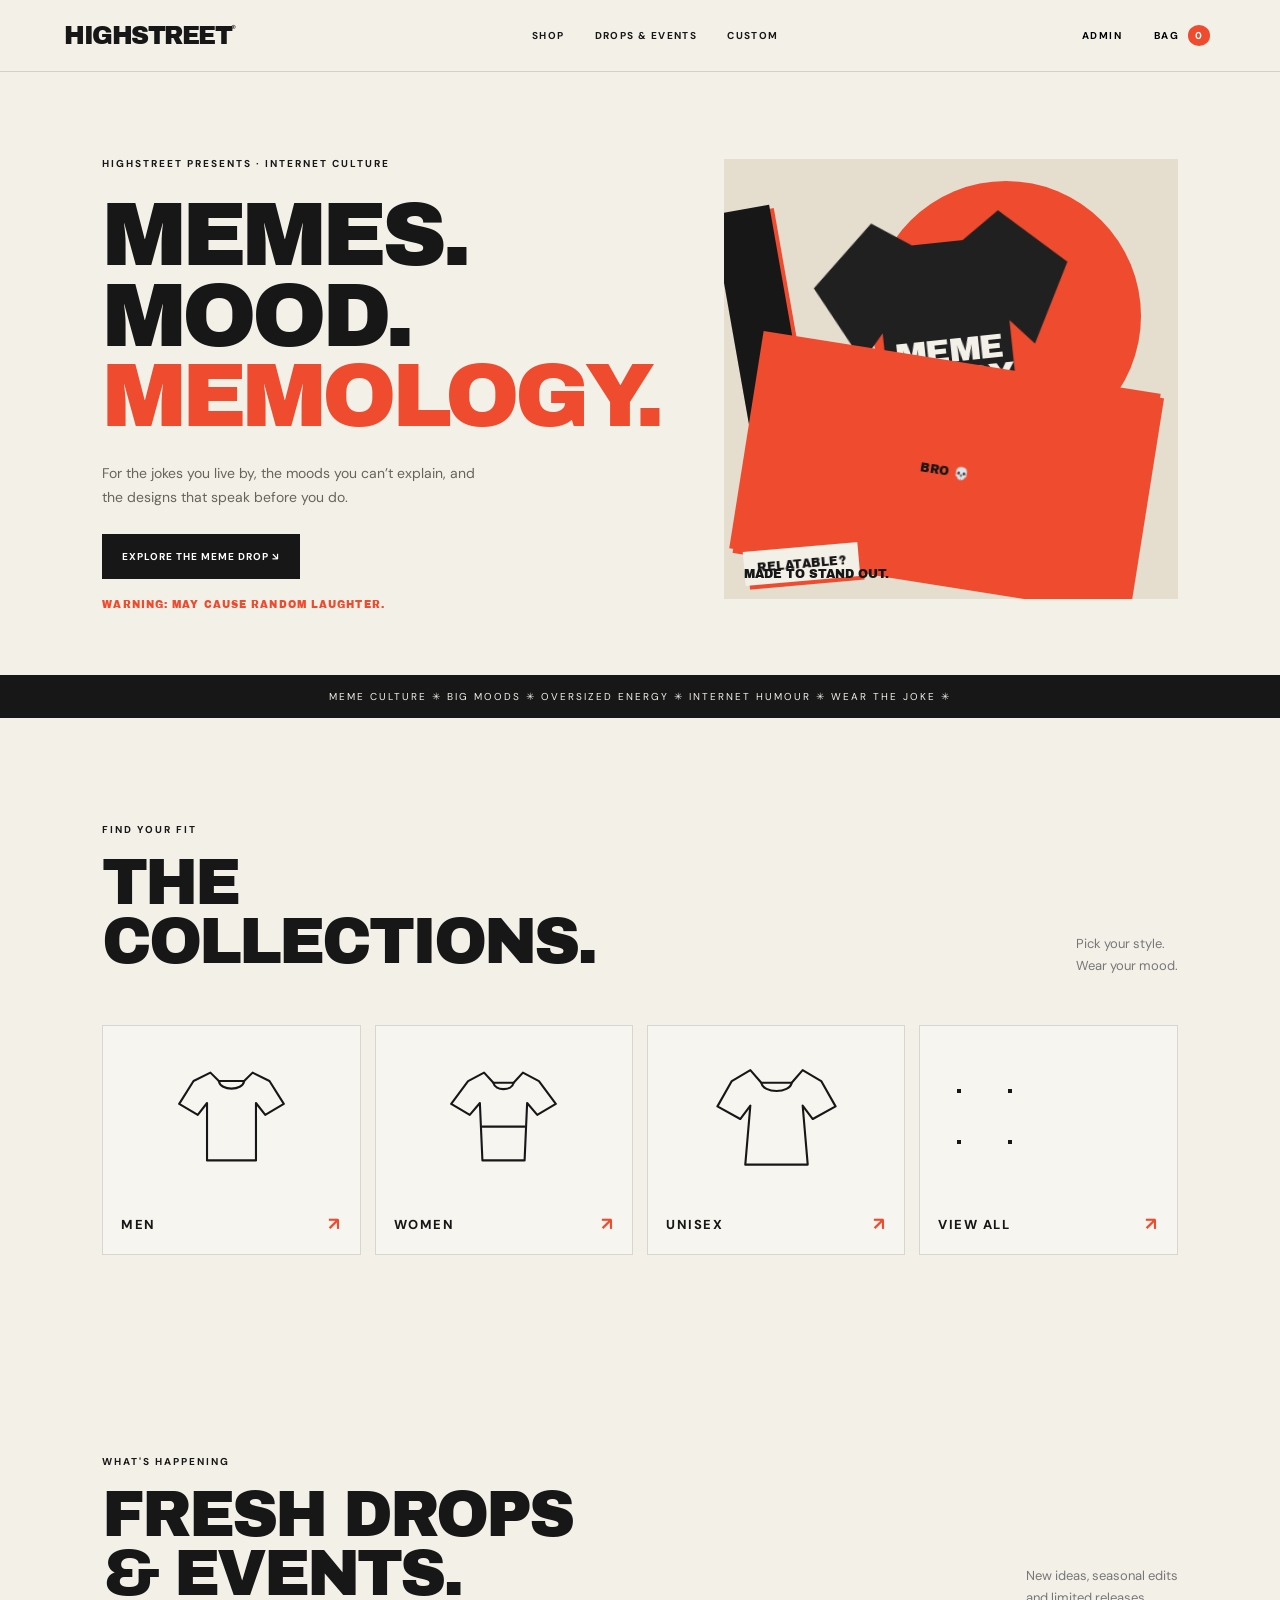
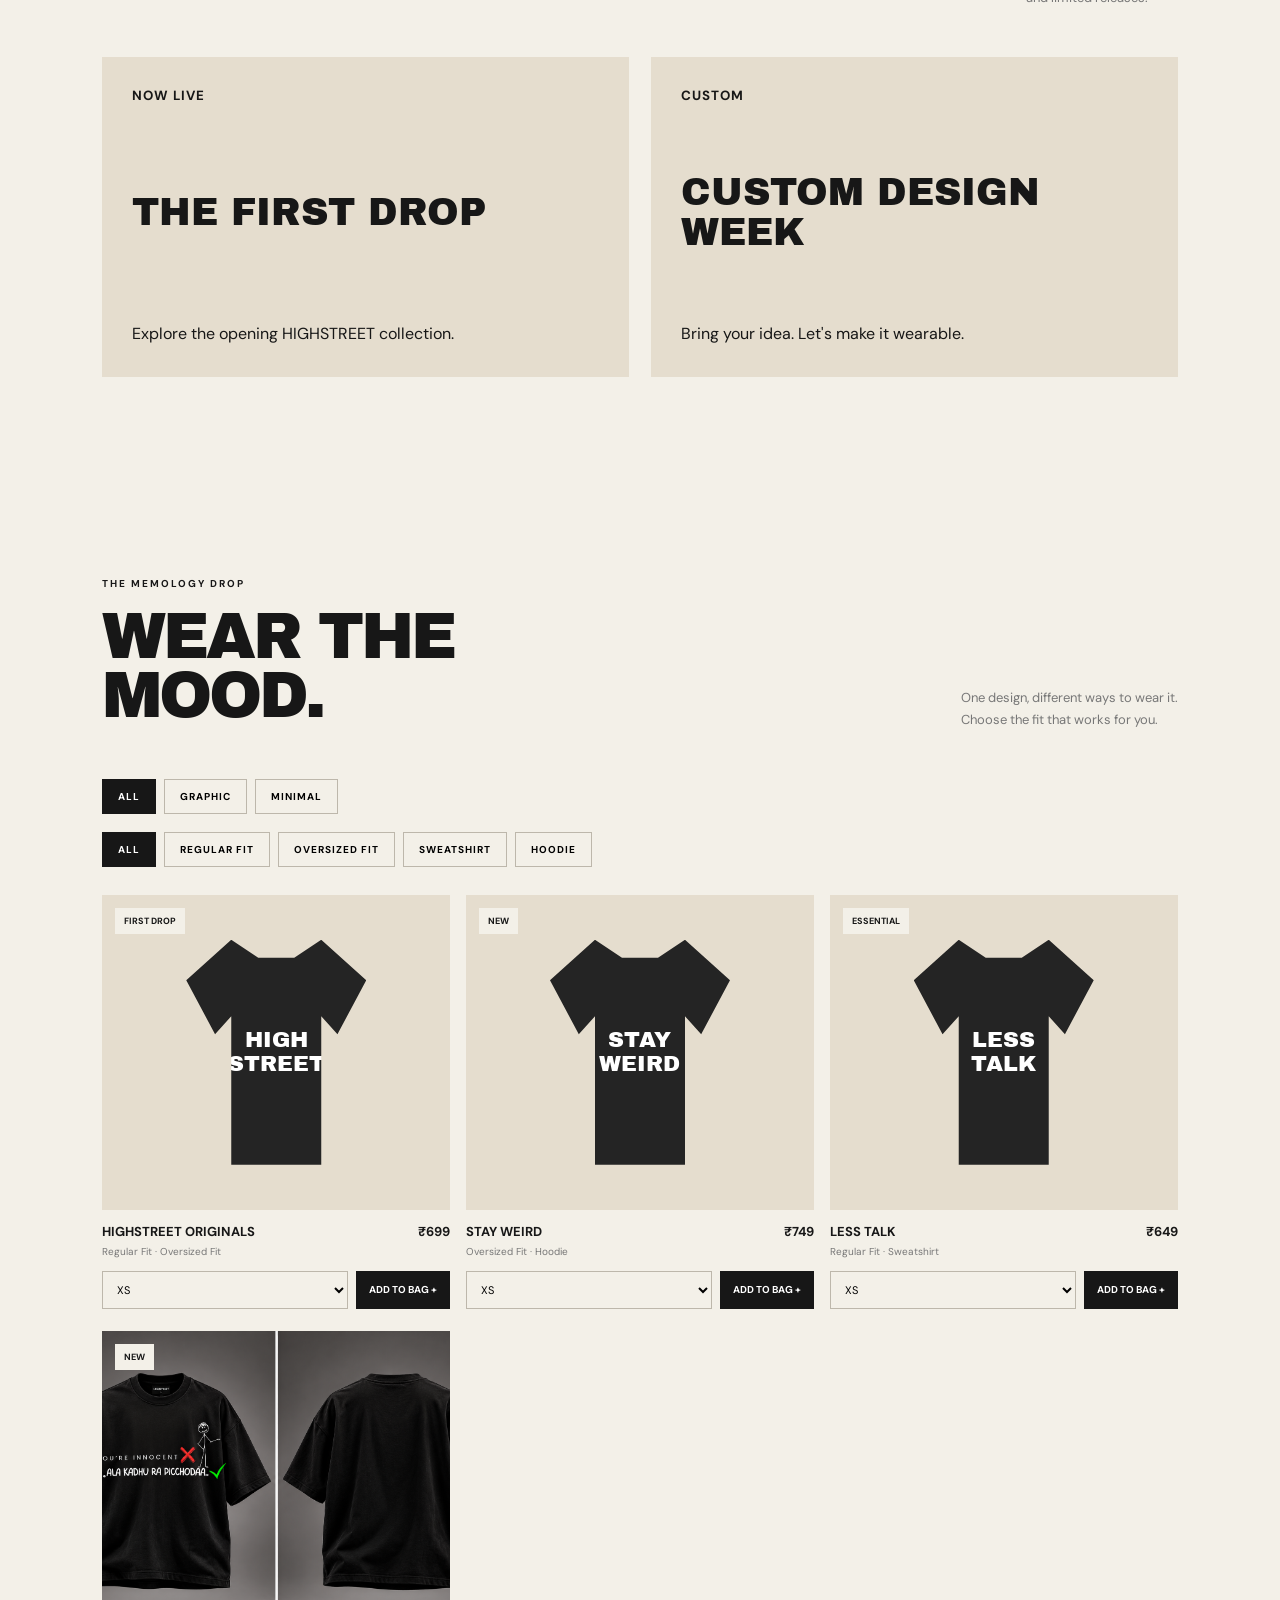
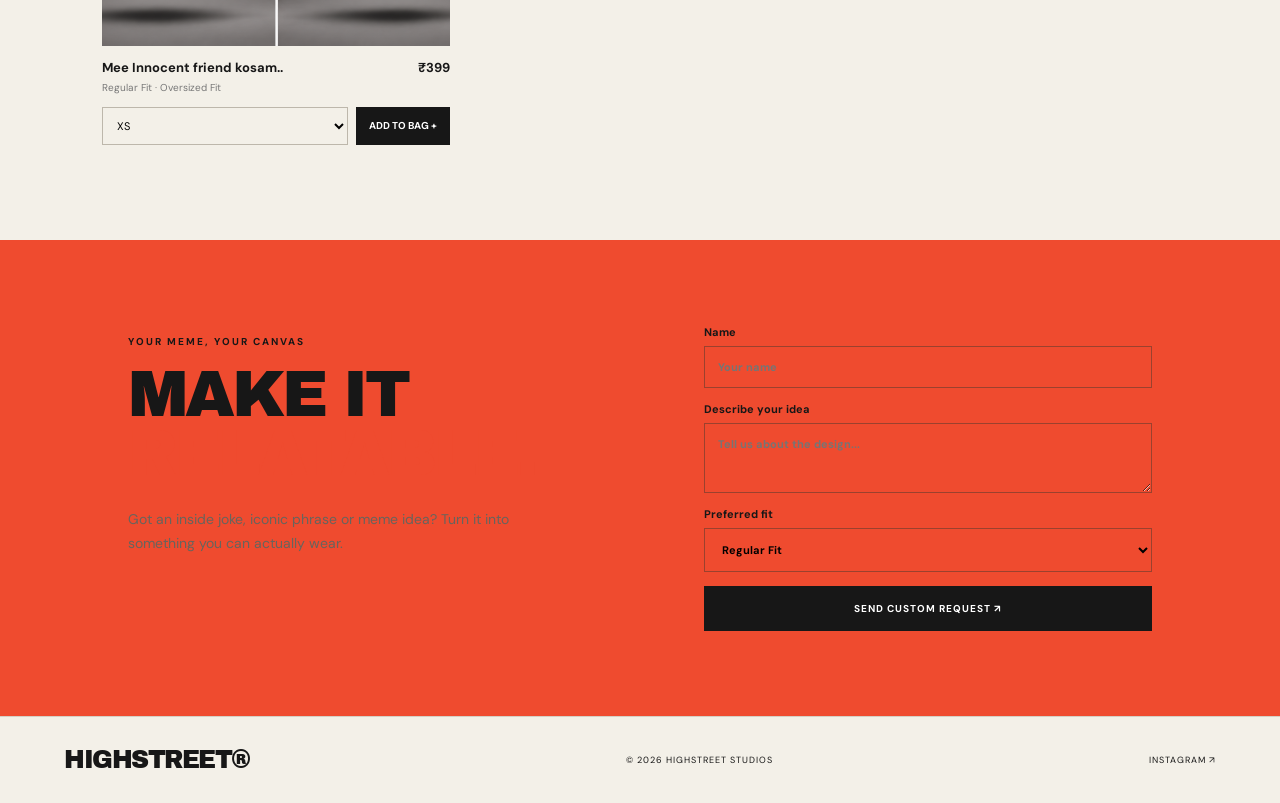
==== commit e452cf68: "Update index.html" ====
--- a/index.html
+++ b/index.html
@@ -62,7 +62,7 @@
 <div id="checkoutModal" class="modal checkout-modal" aria-hidden="true"><div class="modal-box checkout-box"><div class="drawer-head"><div><p class="eyebrow">ALMOST YOURS</p><h3>CHECKOUT</h3></div><button type="button" data-close="checkoutModal" aria-label="Close checkout">✕</button></div><form id="checkoutForm"><div class="checkout-grid"><label>Full name<input name="customerName" autocomplete="name" required maxlength="100" placeholder="Name for delivery"></label><label>Mobile number<input name="mobile" type="tel" inputmode="numeric" autocomplete="tel" pattern="[0-9+() \-]{10,18}" required placeholder="10-digit mobile number"></label><label>Email (optional)<input name="email" type="email" autocomplete="email" placeholder="you@example.com"></label><label>PIN code<input name="pincode" inputmode="numeric" pattern="[0-9]{6}" autocomplete="postal-code" required placeholder="6-digit PIN code"></label><label class="checkout-wide">Delivery address<textarea name="address" autocomplete="street-address" rows="3" required maxlength="500" placeholder="House/flat, street, area"></textarea></label><label>City<input name="city" autocomplete="address-level2" required maxlength="100" placeholder="City"></label><label>State<input name="state" autocomplete="address-level1" required maxlength="100" placeholder="State"></label></div><div class="checkout-summary"><h4>ORDER SUMMARY</h4><div id="checkoutSummaryItems"></div><div class="total"><span>Subtotal</span><b id="checkoutSubtotal">₹0</b></div><p class="notice">Shipping charges and delivery availability will be confirmed before the order is accepted.</p></div><fieldset class="payment-choice"><legend>PAYMENT METHOD</legend><label class="payment-option"><input type="radio" name="paymentMethod" value="cod" checked><span><b>Cash on Delivery (COD)</b><small>Request your order now; HIGHSTREET will confirm availability and delivery.</small></span></label><label class="payment-option payment-disabled"><input type="radio" name="paymentMethod" value="online" disabled><span><b>Online payment</b><small>Coming after payment gateway setup. No payment will be collected on this page yet.</small></span></label></fieldset><button class="cta checkout-submit" type="submit">CONTINUE WITH COD ON WHATSAPP ↗</button><p class="notice" id="checkoutMessage" role="status">No customer account is needed.</p></form></div></div>
 <div id="adminModal" class="modal"><div class="modal-box"><div class="drawer-head"><div><p class="eyebrow">PRIVATE AREA</p><h3>STORE ADMIN</h3></div><button data-close="adminModal">✕</button></div><div id="adminLogin"><p class="notice">Private admin sign-in. Customer accounts are not required to browse or order.</p><label>Admin email<input id="adminEmail" type="email" autocomplete="username" required placeholder="Your email"></label><label>Password<input id="adminPassword" type="password" autocomplete="current-password" required placeholder="Your password"></label><button id="adminSignIn" class="cta" type="button">SIGN IN</button><p id="adminAuthMessage" class="notice" role="status"></p></div><div id="adminPanel" hidden><div class="tabs"><button data-tab="productsTab" class="selected">PRODUCTS</button><button data-tab="eventsTab">EVENTS</button><button data-tab="settingsTab">SETTINGS</button></div>
 <div id="productsTab" class="tabpane"><form id="productForm"><input type="hidden" name="id"><label>Design name<input name="name" required></label><label>Product images <small>Paste image URLs separated by | (pipe). First image is shown first.</small><input name="image" placeholder="https://.../front.jpg | https://.../back.jpg"></label><label>Artwork text (fallback)<input name="art" placeholder="YOUR ART"></label><label>Available product types <small>Choose one or more</small><div class="checks"><label><input type="checkbox" name="types" value="Regular Fit"> Regular Fit</label><label><input type="checkbox" name="types" value="Oversized Fit"> Oversized Fit</label><label><input type="checkbox" name="types" value="Sweatshirt"> Sweatshirt</label><label><input type="checkbox" name="types" value="Hoodie"> Hoodie</label></div></label><div class="two"><label>Price (₹)<input name="price" type="number" min="1" required></label><label>Category<input name="category" placeholder="Graphic / Minimal"></label></div><label>Collection<select name="collection"><option value="Unisex">Unisex</option><option value="Men">Men</option><option value="Women">Women</option></select></label><label>Season<select name="season"><option>Core</option><option>Seasonal</option></select></label><label>Sizes <small>XS–XXL enabled by default</small><div class="checks sizes"><label><input type="checkbox" name="sizes" value="XS" checked> XS</label><label><input type="checkbox" name="sizes" value="S" checked> S</label><label><input type="checkbox" name="sizes" value="M" checked> M</label><label><input type="checkbox" name="sizes" value="L" checked> L</label><label><input type="checkbox" name="sizes" value="XL" checked> XL</label><label><input type="checkbox" name="sizes" value="XXL" checked> XXL</label></div></label><label><input type="checkbox" name="active" checked> Published on store</label><button class="cta" type="submit">SAVE PRODUCT</button></form><div id="adminProductList"></div></div>
-<div id="eventsTab" class="tabpane" hidden><form id="eventForm"><label>Event title<input name="title" required></label><label>Details<input name="details" required></label><label>Image URL (optional)<input name="image"></label><label>Badge<input name="badge" placeholder="NEW DROP"></label><label><input type="checkbox" name="active" checked> Published</label><button class="cta">SAVE EVENT</button></form><div id="adminEventList"></div></div>
+<div id="eventsTab" class="tabpane" hidden><form id="eventForm"><label>Event title<input name="title" required></label><label>Details<input name="details" required></label><label>Image URL (optional)<input name="image"></label><label>Badge<input name="badge" placeholder="NEW DROP"></label><label>Link designs to this event <small>Select the products customers should see when they click Shop This Event.</small><div id="eventProductPicker" class="event-product-picker"></div></label><label><input type="checkbox" name="active" checked> Published</label><button class="cta">SAVE EVENT</button></form><div id="adminEventList"></div></div>
 <div id="settingsTab" class="tabpane" hidden><form id="settingsForm"><label>WhatsApp number (country code + number, digits only)<input name="whatsapp" required placeholder="91XXXXXXXXXX"></label><label>Instagram URL<input name="instagram" placeholder="https://instagram.com/yourhandle"></label><button class="cta">SAVE SETTINGS</button></form><p class="notice">For live use, configure the Google Apps Script backend in the included setup guide. Never put an admin password or Google credentials in public JavaScript.</p></div>
 <button id="adminLogout" class="text-btn">EXIT ADMIN</button></div></div></div>
 <script src="app.js"></script></body></html>
--- a/styles.css
+++ b/styles.css
@@ -396,32 +396,63 @@
 .product-card:nth-child(5) { transition-delay: 0.32s; }
 .product-card:nth-child(6) { transition-delay: 0.40s; }
 
-
-/* Checkout flow — first phase (COD request + WhatsApp confirmation). */
-.checkout-modal { z-index: 1001; }
-.checkout-box { width: min(760px, calc(100vw - 28px)); max-height: calc(100vh - 28px); overflow: auto; }
-.checkout-grid { display: grid; grid-template-columns: repeat(2, minmax(0, 1fr)); gap: 14px; margin: 18px 0; }
-.checkout-grid label, #checkoutForm > label { display: flex; flex-direction: column; gap: 7px; font-size: .82rem; }
-.checkout-grid input, .checkout-grid textarea { width: 100%; box-sizing: border-box; border: 1px solid #b9b9b9; background: transparent; color: inherit; padding: 12px; font: inherit; border-radius: 2px; }
-.checkout-wide { grid-column: 1 / -1; }
-.checkout-summary { padding: 16px; margin: 18px 0; border: 1px solid currentColor; }
-.checkout-summary h4, .payment-choice legend { margin: 0 0 12px; font-size: .82rem; letter-spacing: .08em; font-weight: 800; }
-.checkout-summary-row { display: flex; justify-content: space-between; gap: 14px; padding: 7px 0; font-size: .85rem; }
-.checkout-summary .total { display: flex; justify-content: space-between; margin-top: 12px; padding-top: 12px; border-top: 1px solid currentColor; }
-.payment-choice { margin: 18px 0; padding: 14px; border: 1px solid currentColor; }
-.payment-option { display: flex; align-items: flex-start; gap: 10px; padding: 12px 0; cursor: pointer; }
-.payment-option input { margin-top: 4px; accent-color: var(--hs-theme-accent, #ef4b2f); }
-.payment-option span { display: flex; flex-direction: column; gap: 5px; }
-.payment-option small { line-height: 1.45; opacity: .75; }
-.payment-disabled { opacity: .58; cursor: not-allowed; }
-.checkout-submit { width: 100%; }
-.cart-item-copy { flex: 1; }
-.quantity-control { display: flex; align-items: center; gap: 12px; margin-top: 10px; }
-.quantity-control button { width: 28px; height: 28px; border: 1px solid currentColor; background: transparent; color: inherit; cursor: pointer; font-size: 18px; }
-.cart-row { align-items: flex-start; }
-@media (max-width: 560px) {
-  .checkout-grid { grid-template-columns: 1fr; }
-  .checkout-wide { grid-column: auto; }
-  .checkout-box { padding: 18px; }
-  .checkout-summary-row { font-size: .78rem; }
-}
+/* Larger, more prominent DROPS & EVENTS banners */
+#drops .event-grid {
+  grid-template-columns: repeat(2, minmax(0, 1fr));
+  gap: 22px;
+}
+
+#drops .event {
+  min-height: 320px;
+  padding: 30px;
+  gap: 14px;
+}
+
+#drops .event img {
+  opacity: 0.42;
+  transition: transform .45s ease, opacity .3s ease;
+}
+
+#drops .event:hover img {
+  transform: scale(1.035);
+  opacity: 0.52;
+}
+
+#drops .event b {
+  font-size: clamp(25px, 3vw, 38px);
+  line-height: 1.05;
+  max-width: 90%;
+}
+
+#drops .event span {
+  max-width: 560px;
+  line-height: 1.6;
+}
+
+#drops .event .event-button {
+  align-self: flex-start;
+  display: inline-block;
+  margin-top: 6px;
+  padding: 11px 15px;
+  background: var(--hs-theme-button, #171717);
+  color: var(--hs-theme-button-text, #ffffff);
+  font-size: 10px;
+  font-weight: 700;
+  letter-spacing: 1px;
+}
+
+@media (max-width: 700px) {
+  #drops .event-grid {
+    grid-template-columns: 1fr;
+    gap: 16px;
+  }
+
+  #drops .event {
+    min-height: 270px;
+    padding: 22px;
+  }
+
+  #drops .event b {
+    font-size: clamp(24px, 7vw, 32px);
+  }
+}
